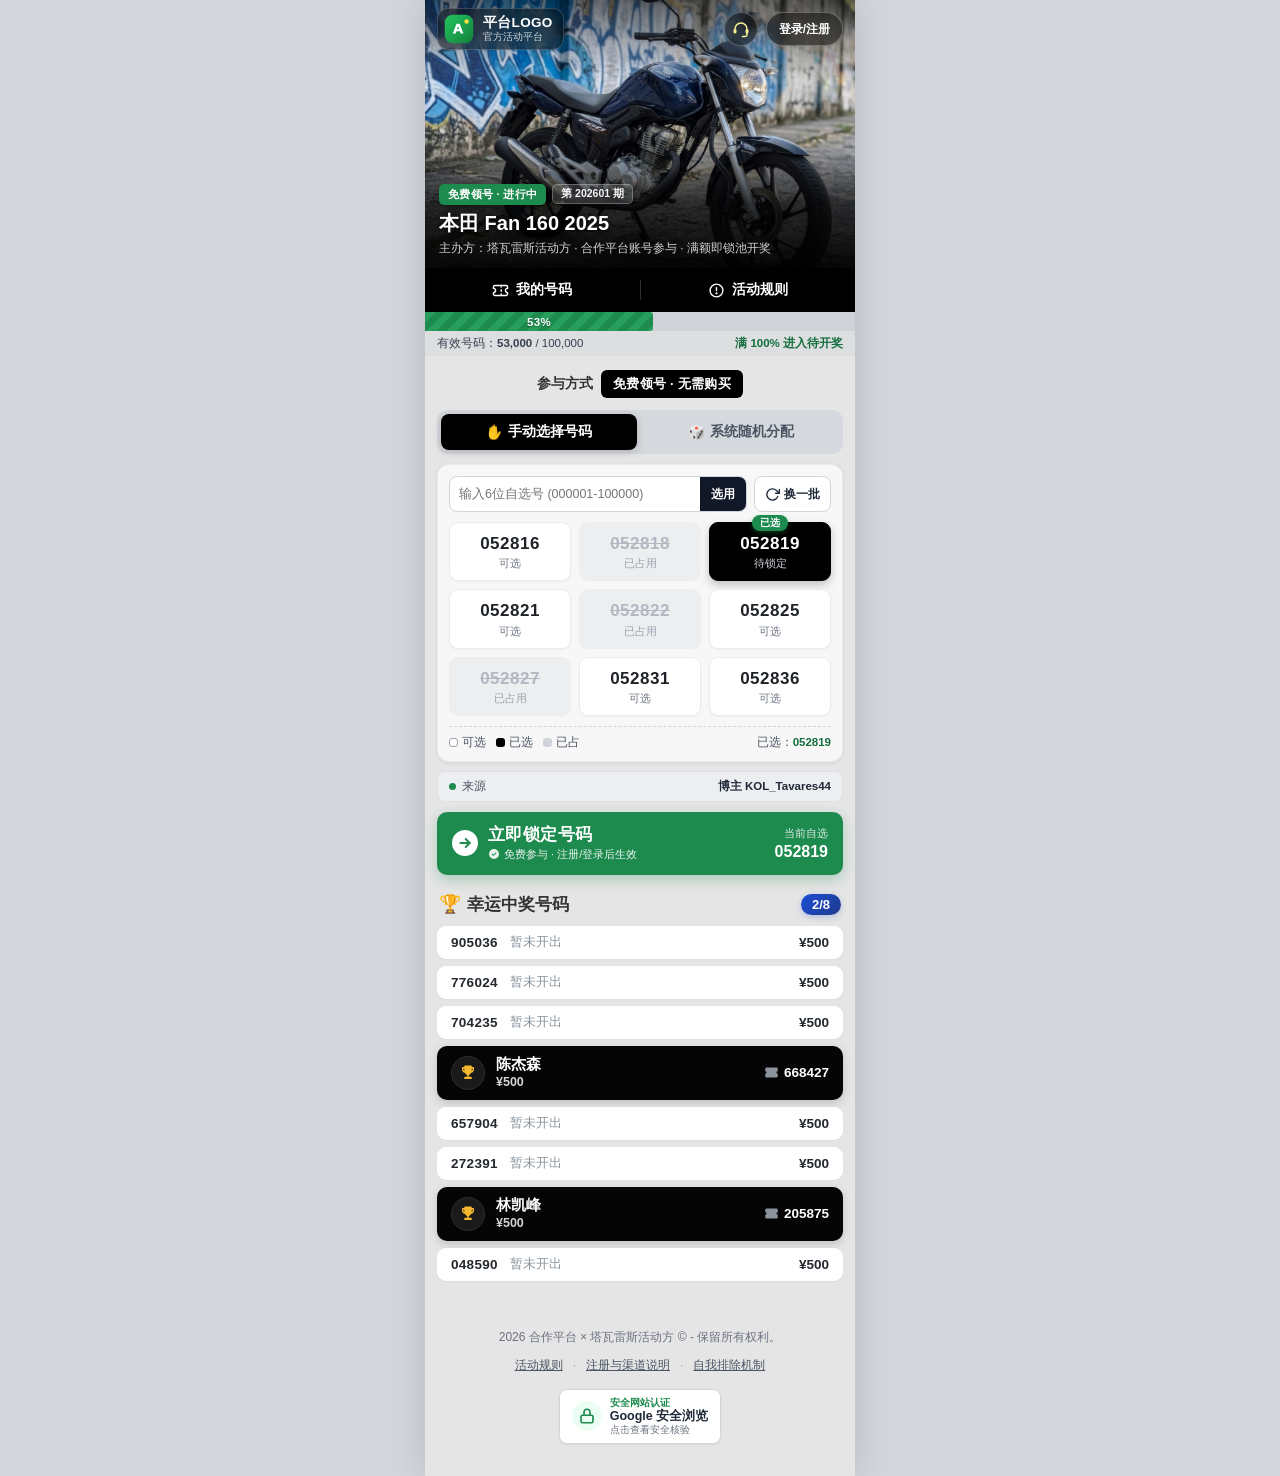
==== index.html @ 293284fd "Publish Fan 160 2025 Chinese interactive prototype" ====
<!DOCTYPE html>
<html lang="zh-CN">
<head>
  <meta charset="UTF-8" />
  <meta name="viewport" content="width=device-width, initial-scale=1.0, maximum-scale=1.0, user-scalable=no" />
  <title>本田 Fan 160 2025 编号抽奖活动 :: 平台官方合作</title>
  <link rel="stylesheet" href="styles.css" />
</head>
<body>
  <div class="app-shell">
    <!-- 顶部粘性导航栏：左上角改为平台 LOGO（已移除汉堡菜单按钮） -->
    <header class="site-header" id="siteHeader">
      <a href="#top" class="platform-logo" id="platformLogoBtn" aria-label="平台官方LOGO">
        <span class="platform-logo-mark" aria-hidden="true">
          <svg viewBox="0 0 36 36" width="32" height="32">
            <defs>
              <linearGradient id="platGrad" x1="0%" y1="0%" x2="100%" y2="100%">
                <stop offset="0%" stop-color="#22c55e" />
                <stop offset="100%" stop-color="#15803d" />
              </linearGradient>
            </defs>
            <rect x="2" y="2" width="32" height="32" rx="9" fill="url(#platGrad)" />
            <path d="M11 23L15.2 12H18.8L23 23H19.8L18.9 20.4H15.1L14.2 23H11ZM15.9 18H18.1L17 14.6L15.9 18Z" fill="#ffffff" />
            <circle cx="26.5" cy="9.5" r="2.5" fill="#fde047" />
          </svg>
        </span>
        <span class="platform-logo-text">
          <span class="platform-logo-name">平台LOGO</span>
          <span class="platform-logo-sub">官方活动平台</span>
        </span>
      </a>

      <div class="header-right-actions">
        <!-- 客服在左：纯图标按钮 -->
        <button class="header-support-icon-btn" id="openSupportBtn" type="button" aria-label="联系在线客服" title="在线客服">
          <svg viewBox="0 0 24 24" width="18" height="18" fill="none" stroke="currentColor" stroke-width="2" stroke-linecap="round" stroke-linejoin="round" aria-hidden="true">
            <path d="M4 12a8 8 0 0 1 16 0" />
            <rect x="2" y="12" width="4" height="6" rx="2" fill="currentColor" stroke="none" />
            <rect x="18" y="12" width="4" height="6" rx="2" fill="currentColor" stroke="none" />
            <path d="M20 18v1a3 3 0 0 1-3 3h-3" />
          </svg>
        </button>

        <!-- 账号在右：未登录显示「登录/注册」，登录后显示圆形头像 -->
        <div class="header-account-wrap" id="headerAccountWrap">
          <button class="header-user-pill" id="headerAccountBtn" type="button" aria-label="登录或注册">
            <span class="header-login-label" id="headerAccountText">登录/注册</span>
            <span class="header-avatar" id="headerAvatar" aria-hidden="true">
              <svg viewBox="0 0 24 24" width="20" height="20" fill="currentColor">
                <path d="M12 12a4.2 4.2 0 1 0-4.2-4.2A4.2 4.2 0 0 0 12 12Zm0 2c-3.8 0-7 2-7 4.5V20h14v-1.5c0-2.5-3.2-4.5-7-4.5Z" />
              </svg>
            </span>
          </button>

          <!-- 登录后点击头像弹出的轻量菜单 -->
          <div class="avatar-popover" id="avatarPopover" hidden>
            <div class="avatar-popover-user">
              <strong id="avatarPopoverName">账号：--</strong>
              <span id="avatarPopoverUid">ID：--</span>
            </div>
            <button type="button" class="avatar-popover-item" id="popoverTicketsBtn">我的号码</button>
            <button type="button" class="avatar-popover-item avatar-popover-item--danger" id="popoverLogoutBtn">退出登录</button>
          </div>
        </div>
      </div>
    </header>

    <main id="top">
      <!-- 活动主视觉 Banner -->
      <section class="hero-banner" aria-label="活动主图">
        <img
          src="assets/fan-160-hero.jpg"
          alt="2025款深蓝色本田 Fan 160 摩托车"
          class="hero-image"
          id="heroImage"
        />
        <div class="hero-top-scrim"></div>
        <div class="hero-bottom-overlay">
          <div class="hero-badges-row">
            <span class="badge-live blink">免费领号 · 进行中</span>
            <span class="badge-round">第 202601 期</span>
          </div>
          <h1 class="hero-title">本田 Fan 160 2025</h1>
          <p class="hero-subtitle">主办方：塔瓦雷斯活动方 · 合作平台账号参与 · 满额即锁池开奖</p>
        </div>
      </section>

      <!-- 黑色操作条：我的号码 & 活动规则 -->
      <section class="action-strip" role="group" aria-label="活动查询与规则">
        <button class="action-strip-btn" id="openTicketsBtn" type="button">
          <svg viewBox="0 0 24 24" width="17" height="17" fill="none" stroke="currentColor" stroke-width="2" stroke-linecap="round" stroke-linejoin="round" aria-hidden="true">
            <path d="M2 9a3 3 0 0 1 0 6v2a2 2 0 0 0 2 2h16a2 2 0 0 0 2-2v-2a3 3 0 0 1 0-6V7a2 2 0 0 0-2-2H4a2 2 0 0 0-2 2Z" />
            <path d="M13 5v2" />
            <path d="M13 17v2" />
            <path d="M13 11v2" />
          </svg>
          <span>我的号码</span>
          <span class="my-tickets-badge" id="myTicketsBadge" hidden>0</span>
        </button>
        <span class="action-strip-divider" aria-hidden="true"></span>
        <button class="action-strip-btn" id="openRulesBtn" type="button">
          <svg viewBox="0 0 24 24" width="17" height="17" fill="none" stroke="currentColor" stroke-width="2" stroke-linecap="round" stroke-linejoin="round" aria-hidden="true">
            <circle cx="12" cy="12" r="9" />
            <line x1="12" y1="8" x2="12" y2="12" />
            <circle cx="12" cy="16" r="0.6" fill="currentColor" />
          </svg>
          <span>活动规则</span>
        </button>
      </section>

      <!-- 活动进度条（PRD R03：展示百分比 + 已发放/总量，未满额不进位为100%） -->
      <section class="progress-wrapper" aria-label="活动进度">
        <div
          class="progress-track"
          id="progressTrack"
          role="progressbar"
          aria-valuenow="53"
          aria-valuemin="0"
          aria-valuemax="100"
          aria-label="当前活动有效号码进度"
        >
          <div class="progress-fill" id="progressFill" style="width: 53%;">
            <span class="progress-label" id="progressLabel">53%</span>
          </div>
        </div>
        <div class="progress-meta-bar">
          <span id="progressCountText">有效号码：<strong>53,000</strong> / 100,000</span>
          <span class="progress-stage-tag" id="progressStageTag">满 100% 进入待开奖</span>
        </div>
      </section>

      <!-- 主内容区 -->
      <div class="page-content">
        <!-- 免费参与说明行（替代原「仅需 ¥ 0.05」） -->
        <div class="free-banner-row">
          <span class="free-banner-text">参与方式</span>
          <span class="free-banner-pill">免费领号 · 无需购买</span>
        </div>

        <!-- 选号方式核心交互区（PRD R02：手动选号 / 系统随机分配） -->
        <section class="selection-area" id="selectionArea" aria-label="选择抽奖号码">
          <!-- 双模式分段切换 -->
          <div class="mode-tabs" role="tablist" aria-label="选号模式">
            <button
              class="mode-tab is-active"
              id="tabManual"
              type="button"
              role="tab"
              aria-selected="true"
              aria-controls="panelManual"
            >
              <span class="mode-tab-icon" aria-hidden="true">✋</span>
              <span>手动选择号码</span>
            </button>
            <button
              class="mode-tab"
              id="tabRandom"
              type="button"
              role="tab"
              aria-selected="false"
              aria-controls="panelRandom"
            >
              <span class="mode-tab-icon" aria-hidden="true">🎲</span>
              <span>系统随机分配</span>
            </button>
          </div>

          <!-- 模式 1：手动选择号码 -->
          <div class="mode-panel" id="panelManual" role="tabpanel" aria-labelledby="tabManual">
            <!-- 指定号码输入 / 换一批工具条 -->
            <div class="manual-toolbar">
              <div class="custom-num-box">
                <input
                  type="text"
                  id="customNumberInput"
                  class="custom-num-input"
                  maxlength="6"
                  inputmode="numeric"
                  placeholder="输入6位自选号 (000001-100000)"
                  aria-label="输入6位自选抽奖号码"
                />
                <button class="custom-num-btn" id="applyCustomNumBtn" type="button">选用</button>
              </div>
              <button class="refresh-pool-btn" id="refreshPoolBtn" type="button" title="换一批可选号码">
                <svg viewBox="0 0 24 24" width="15" height="15" fill="none" stroke="currentColor" stroke-width="2.2" stroke-linecap="round" stroke-linejoin="round" aria-hidden="true">
                  <polyline points="23 4 23 10 17 10" />
                  <path d="M20.49 15a9 9 0 1 1-2.12-9.36L23 10" />
                </svg>
                <span>换一批</span>
              </button>
            </div>

            <!-- 3x3 可选号码网格 -->
            <div class="number-grid" id="manualNumberGrid" role="radiogroup" aria-label="可选号码列表">
              <!-- 由 app.js 动态渲染 -->
            </div>

            <!-- 图例与当前选中提示 -->
            <div class="grid-footer-bar">
              <div class="grid-legend">
                <span><i class="legend-dot legend-dot--avail"></i>可选</span>
                <span><i class="legend-dot legend-dot--selected"></i>已选</span>
                <span><i class="legend-dot legend-dot--taken"></i>已占</span>
              </div>
              <span class="selected-preview-text" id="manualSelectedHint">已选：<strong>052819</strong></span>
            </div>
          </div>

          <!-- 模式 2：系统随机分配 -->
          <div class="mode-panel" id="panelRandom" role="tabpanel" aria-labelledby="tabRandom" hidden>
            <div class="random-card">
              <div class="random-badge-row">
                <span class="random-pill">官方唯一发号池</span>
                <span class="random-range">范围 000001 - 100000</span>
              </div>
              <div class="random-slots" id="randomSlots" aria-label="随机分配号码预览">
                <span>?</span>
                <span>?</span>
                <span>?</span>
                <span>?</span>
                <span>?</span>
                <span>?</span>
              </div>
              <p class="random-desc" id="randomDesc">
                点击下方「立即锁定号码」并完成注册/登录后，系统将从当前剩余号池中为您自动分配 <strong>1 个唯一 6 位幸运号码</strong>，防重防并发冲突。
              </p>
              <button class="random-roll-btn" id="rollPreviewBtn" type="button">
                🎲 先试摇一个幸运号看看
              </button>
            </div>
          </div>

          <!-- 渠道归因轻量提示（PRD R01 / R06） -->
          <div class="channel-bar" id="channelBar">
            <span class="channel-bar-left">
              <span class="channel-dot"></span>
              <span>来源</span>
            </span>
            <strong class="channel-bar-value" id="channelKolLabel">博主 KOL_Tavares44</strong>
          </div>

          <!-- 主行动按钮：立即锁定号码 -->
          <button class="cta-btn" id="lockNumberBtn" type="button">
            <span class="cta-left">
              <span class="cta-arrow-circle" aria-hidden="true">
                <svg viewBox="0 0 24 24" width="16" height="16" fill="none" stroke="currentColor" stroke-width="2.8" stroke-linecap="round" stroke-linejoin="round">
                  <line x1="5" y1="12" x2="19" y2="12" />
                  <polyline points="13 6 19 12 13 18" />
                </svg>
              </span>
              <span class="cta-text-group">
                <span class="cta-title">立即锁定号码</span>
                <span class="cta-trust" id="ctaSubtext">
                  <svg viewBox="0 0 24 24" width="12" height="12" fill="currentColor" aria-hidden="true">
                    <path d="M12 2a10 10 0 1 0 10 10A10 10 0 0 0 12 2Zm-1.2 14.2L7 12.4l1.4-1.4 2.4 2.4 5-5L17.2 9.8Z" />
                  </svg>
                  <span>免费参与 · 注册/登录后生效</span>
                </span>
              </span>
            </span>
            <span class="cta-right">
              <span class="cta-unit" id="ctaRightLabel">当前已选</span>
              <span class="cta-total" id="ctaRightValue">052819</span>
            </span>
          </button>
        </section>

        <!-- 幸运中奖号码 / 开奖公示区（PRD R04） -->
        <section class="prizes-section" id="prizesSection" aria-label="幸运中奖号码公示">
          <div class="prizes-header">
            <h2 class="prizes-title">
              <span class="trophy-emoji" aria-hidden="true">🏆</span>
              <span>幸运中奖号码</span>
            </h2>
            <span class="prizes-count-badge" id="prizesCountBadge">2/8</span>
          </div>

          <ul class="prizes-list" id="prizesList">
            <!-- 由 app.js 渲染 -->
          </ul>
        </section>
      </div>
    </main>

    <!-- 页脚 -->
    <footer class="app-footer">
      <p class="footer-copy">2026 合作平台 × 塔瓦雷斯活动方 © - 保留所有权利。</p>
      <div class="footer-links-row">
        <button class="footer-link-btn" id="footerRulesBtn" type="button">活动规则</button>
        <span>·</span>
        <button class="footer-link-btn" id="openAttributionInfoBtn" type="button">注册与渠道说明</button>
        <span>·</span>
        <button class="footer-link-btn" id="openSelfExclusionBtn" type="button">自我排除机制</button>
      </div>
      <div class="safe-badge" id="safeBadgeBtn" role="button" tabindex="0" aria-label="点击核验安全网站认证">
        <div class="safe-badge-lock" aria-hidden="true">
          <svg viewBox="0 0 24 24" width="18" height="18" fill="none" stroke="#1d8a4e" stroke-width="2.2" stroke-linecap="round" stroke-linejoin="round">
            <rect x="4" y="11" width="16" height="10" rx="2" />
            <path d="M8 11V7a4 4 0 0 1 8 0v4" />
          </svg>
        </div>
        <div class="safe-badge-text">
          <span class="safe-badge-top">安全网站认证</span>
          <span class="safe-badge-brand">Google 安全浏览</span>
          <span class="safe-badge-sub">点击查看安全核验</span>
        </div>
      </div>
    </footer>
  </div>

  <!-- 1. 平台前台登录 / 注册全屏页面（按客户平台实际截图 1:1 制作，对应 PRD R01） -->
  <div class="modal-backdrop modal-backdrop--authpage" id="authPageModal" hidden role="dialog" aria-modal="true" aria-label="平台注册与登录">
    <div class="auth-page-sheet">
      <!-- 顶部轻几何光束背景装饰 -->
      <div class="auth-bg-decor" aria-hidden="true"></div>

      <!-- 左上角返回按钮 -->
      <div class="auth-topbar">
        <button class="auth-back-btn" id="closeAuthPageBtn" type="button" aria-label="返回活动页">
          <svg viewBox="0 0 24 24" width="22" height="22" fill="none" stroke="currentColor" stroke-width="2" stroke-linecap="round" stroke-linejoin="round">
            <polyline points="15 18 9 12 15 6" />
          </svg>
        </button>
      </div>

      <!-- 顶部双标签：注册 | 登录 -->
      <div class="auth-tabs" role="tablist" aria-label="注册或登录切换">
        <button
          class="auth-tab is-active"
          id="authTabRegister"
          type="button"
          role="tab"
          aria-selected="true"
          aria-controls="authPanelRegister"
        >
          <svg viewBox="0 0 24 24" width="18" height="18" fill="currentColor" aria-hidden="true">
            <path d="M12 12a4.2 4.2 0 1 0-4.2-4.2A4.2 4.2 0 0 0 12 12Zm-7 8a6.8 6.8 0 0 1 11.4-5 .8.8 0 0 1-.55 1.38A5.2 5.2 0 0 0 6.8 20Zm13-5v-2h-2v-1.6h2v-2h1.6v2h2V13h-2v2Z" />
          </svg>
          <span>注册</span>
        </button>

        <button
          class="auth-tab"
          id="authTabLogin"
          type="button"
          role="tab"
          aria-selected="false"
          aria-controls="authPanelLogin"
        >
          <svg viewBox="0 0 24 24" width="18" height="18" fill="currentColor" aria-hidden="true">
            <path d="M11 7 9.6 8.4l2.6 2.6H3v2h9.2l-2.6 2.6L11 17l5-5-5-5Zm9 12h-8v2h8a2 2 0 0 0 2-2V5a2 2 0 0 0-2-2h-8v2h8v14Z" />
          </svg>
          <span>登录</span>
        </button>
      </div>

      <!-- 面板 1：注册（完全按截图字段与提示制作） -->
      <form class="auth-form-panel" id="authPanelRegister" role="tabpanel" aria-labelledby="authTabRegister" novalidate>
        <p class="auth-form-hint">支持手机号码/账号注册</p>

        <!-- 输入框 1：手机号码/账号 -->
        <div class="auth-input-box" data-input-wrap>
          <span class="auth-input-icon" aria-hidden="true">
            <svg viewBox="0 0 24 24" width="19" height="19" fill="currentColor">
              <path d="M12 12a4.5 4.5 0 1 0-4.5-4.5A4.5 4.5 0 0 0 12 12Zm0 2c-4.1 0-7.5 2.2-7.5 5v1h15v-1c0-2.8-3.4-5-7.5-5Z" />
            </svg>
          </span>
          <div class="auth-input-inner">
            <input type="text" id="regAccountInput" class="auth-field-input" autocomplete="username" />
            <span class="auth-placeholder"><em class="req-star">*</em>请输入手机号码/账号</span>
          </div>
        </div>

        <!-- 输入框 2：密码 + 显隐切换 -->
        <div class="auth-input-box" data-input-wrap>
          <span class="auth-input-icon" aria-hidden="true">
            <svg viewBox="0 0 24 24" width="18" height="18" fill="currentColor">
              <path d="M17 9h-1V7a4 4 0 0 0-8 0v2H7a2 2 0 0 0-2 2v8a2 2 0 0 0 2 2h10a2 2 0 0 0 2-2v-8a2 2 0 0 0-2-2Zm-7-2a2 2 0 1 1 4 0v2h-4V7Z" />
            </svg>
          </span>
          <div class="auth-input-inner">
            <input type="text" id="regPasswordInput" class="auth-field-input" autocomplete="new-password" />
            <span class="auth-placeholder"><em class="req-star">*</em>请输入密码</span>
          </div>
          <button class="auth-eye-btn is-visible" type="button" data-toggle-pwd="regPasswordInput" aria-label="切换密码可见性">
            <svg class="icon-eye-open" viewBox="0 0 24 24" width="20" height="20" fill="currentColor">
              <path d="M12 5C6.5 5 2.2 8.4 1 12c1.2 3.6 5.5 7 11 7s9.8-3.4 11-7c-1.2-3.6-5.5-7-11-7Zm0 11a4 4 0 1 1 4-4 4 4 0 0 1-4 4Zm0-6.4A2.4 2.4 0 1 0 14.4 12 2.4 2.4 0 0 0 12 9.6Z" />
            </svg>
            <svg class="icon-eye-off" viewBox="0 0 24 24" width="20" height="20" fill="currentColor">
              <path d="M3.27 2 2 3.27l3.1 3.1A11.8 11.8 0 0 0 1 12c1.2 3.6 5.5 7 11 7a11.3 11.3 0 0 0 5.12-1.2L20.73 21 22 19.73 3.27 2ZM12 16a4 4 0 0 1-4-4c0-.66.16-1.28.45-1.82l1.62 1.62A2.37 2.37 0 0 0 12 14.4a2.37 2.37 0 0 0 1.2-.33l1.62 1.62A3.95 3.95 0 0 1 12 16Zm0-11c-1.56 0-3.04.28-4.38.77l1.7 1.7A8.8 8.8 0 0 1 12 7a8.9 8.9 0 0 1 8.5 5 9.9 9.9 0 0 1-2.55 3.45l1.43 1.43A11.7 11.7 0 0 0 23 12c-1.2-3.6-5.5-7-11-7Z" />
            </svg>
          </button>
        </div>

        <!-- 密码强度四段指示条 -->
        <div class="pwd-strength-row" aria-label="密码强度">
          <span class="pwd-strength-label">密码强度</span>
          <div class="pwd-strength-bars" id="pwdStrengthBars">
            <span class="pwd-bar"></span>
            <span class="pwd-bar"></span>
            <span class="pwd-bar"></span>
            <span class="pwd-bar"></span>
          </div>
        </div>

        <!-- 输入框 3：真实姓名 -->
        <div class="auth-input-box" data-input-wrap>
          <span class="auth-input-icon" aria-hidden="true">
            <svg viewBox="0 0 24 24" width="19" height="19" fill="currentColor">
              <path d="M20 5H4a2 2 0 0 0-2 2v10a2 2 0 0 0 2 2h16a2 2 0 0 0 2-2V7a2 2 0 0 0-2-2ZM9 10a2 2 0 1 1-2 2 2 2 0 0 1 2-2Zm4 6H5v-.8c0-1.5 2.7-2.2 4-2.2s4 .7 4 2.2V16Zm6-2h-4v-1.5h4V14Zm0-3h-4V9.5h4V11Z" />
            </svg>
          </span>
          <div class="auth-input-inner">
            <input type="text" id="regRealNameInput" class="auth-field-input" autocomplete="name" />
            <span class="auth-placeholder"><em class="req-star">*</em>请输入真实姓名</span>
          </div>
        </div>

        <!-- 真实姓名提示 -->
        <p class="auth-amber-tip auth-amber-tip--icon">
          <span class="amber-bang" aria-hidden="true">!</span>
          <span>请确保与提款银行账户同名，否则将无法到账</span>
        </p>

        <!-- 币种下拉选择框 -->
        <div class="currency-dropdown" id="currencyDropdown">
          <button
            type="button"
            class="currency-trigger"
            id="currencyTrigger"
            aria-haspopup="listbox"
            aria-expanded="false"
          >
            <span class="currency-trigger-left">
              <span class="currency-flag" id="selectedCurrencyFlag" aria-hidden="true"></span>
              <span class="currency-label" id="selectedCurrencyLabel">USD(美元)</span>
            </span>
            <svg class="currency-chevron" viewBox="0 0 24 24" width="18" height="18" fill="none" stroke="currentColor" stroke-width="2" stroke-linecap="round" stroke-linejoin="round" aria-hidden="true">
              <polyline points="6 9 12 15 18 9" />
            </svg>
          </button>
          <ul class="currency-menu" id="currencyMenu" role="listbox" hidden>
            <!-- 由 app.js 渲染 -->
          </ul>
        </div>

        <!-- 币种提示 -->
        <p class="auth-amber-tip">币种影响游戏币种和支付方式，且不能修改哦!</p>

        <!-- 18岁与用户协议勾选 -->
        <label class="auth-checkbox-row">
          <input type="checkbox" id="regAgreeCheckbox" class="auth-checkbox-native" checked />
          <span class="auth-checkbox-box" aria-hidden="true">
            <svg viewBox="0 0 16 16" width="13" height="13" fill="none" stroke="#ffffff" stroke-width="2.4" stroke-linecap="round" stroke-linejoin="round">
              <polyline points="3 8.5 6.5 12 13 4.5" />
            </svg>
          </span>
          <span class="auth-checkbox-text">
            我已年满18岁并已阅读并同意
            <button type="button" class="auth-inline-link" id="openAgreementBtn">《用户协议》</button>
          </span>
        </label>

        <!-- 蓝色主按钮：注册 -->
        <button class="auth-primary-btn" type="submit">注册</button>

        <!-- 底部链接：联系客服 | 免费试玩 -->
        <div class="auth-bottom-links auth-bottom-links--two">
          <button type="button" class="auth-footer-link" data-auth-action="support">联系客服</button>
          <button type="button" class="auth-footer-link" data-auth-action="trial">免费试玩</button>
        </div>
      </form>

      <!-- 面板 2：登录（完全按截图字段与提示制作） -->
      <form class="auth-form-panel" id="authPanelLogin" role="tabpanel" aria-labelledby="authTabLogin" hidden novalidate>
        <p class="auth-form-hint">支持手机号码/账号登录</p>

        <!-- 输入框 1：手机号码/账号 -->
        <div class="auth-input-box" data-input-wrap>
          <span class="auth-input-icon" aria-hidden="true">
            <svg viewBox="0 0 24 24" width="19" height="19" fill="currentColor">
              <path d="M12 12a4.5 4.5 0 1 0-4.5-4.5A4.5 4.5 0 0 0 12 12Zm0 2c-4.1 0-7.5 2.2-7.5 5v1h15v-1c0-2.8-3.4-5-7.5-5Z" />
            </svg>
          </span>
          <div class="auth-input-inner">
            <input type="text" id="loginAccountInput" class="auth-field-input" autocomplete="username" />
            <span class="auth-placeholder"><em class="req-star">*</em>请输入手机号码/账号</span>
          </div>
        </div>

        <!-- 输入框 2：登录密码 + 显隐切换 -->
        <div class="auth-input-box" data-input-wrap>
          <span class="auth-input-icon" aria-hidden="true">
            <svg viewBox="0 0 24 24" width="18" height="18" fill="currentColor">
              <path d="M17 9h-1V7a4 4 0 0 0-8 0v2H7a2 2 0 0 0-2 2v8a2 2 0 0 0 2 2h10a2 2 0 0 0 2-2v-8a2 2 0 0 0-2-2Zm-7-2a2 2 0 1 1 4 0v2h-4V7Z" />
            </svg>
          </span>
          <div class="auth-input-inner">
            <input type="password" id="loginPasswordInput" class="auth-field-input" autocomplete="current-password" />
            <span class="auth-placeholder"><em class="req-star">*</em>请输入登录密码</span>
          </div>
          <button class="auth-eye-btn" type="button" data-toggle-pwd="loginPasswordInput" aria-label="切换登录密码可见性">
            <svg class="icon-eye-open" viewBox="0 0 24 24" width="20" height="20" fill="currentColor">
              <path d="M12 5C6.5 5 2.2 8.4 1 12c1.2 3.6 5.5 7 11 7s9.8-3.4 11-7c-1.2-3.6-5.5-7-11-7Zm0 11a4 4 0 1 1 4-4 4 4 0 0 1-4 4Zm0-6.4A2.4 2.4 0 1 0 14.4 12 2.4 2.4 0 0 0 12 9.6Z" />
            </svg>
            <svg class="icon-eye-off" viewBox="0 0 24 24" width="20" height="20" fill="currentColor">
              <path d="M3.27 2 2 3.27l3.1 3.1A11.8 11.8 0 0 0 1 12c1.2 3.6 5.5 7 11 7a11.3 11.3 0 0 0 5.12-1.2L20.73 21 22 19.73 3.27 2ZM12 16a4 4 0 0 1-4-4c0-.66.16-1.28.45-1.82l1.62 1.62A2.37 2.37 0 0 0 12 14.4a2.37 2.37 0 0 0 1.2-.33l1.62 1.62A3.95 3.95 0 0 1 12 16Zm0-11c-1.56 0-3.04.28-4.38.77l1.7 1.7A8.8 8.8 0 0 1 12 7a8.9 8.9 0 0 1 8.5 5 9.9 9.9 0 0 1-2.55 3.45l1.43 1.43A11.7 11.7 0 0 0 23 12c-1.2-3.6-5.5-7-11-7Z" />
            </svg>
          </button>
        </div>

        <!-- 记住账号密码 -->
        <label class="auth-checkbox-row auth-checkbox-row--login">
          <input type="checkbox" id="rememberAccountCheckbox" class="auth-checkbox-native" checked />
          <span class="auth-checkbox-box" aria-hidden="true">
            <svg viewBox="0 0 16 16" width="13" height="13" fill="none" stroke="#ffffff" stroke-width="2.4" stroke-linecap="round" stroke-linejoin="round">
              <polyline points="3 8.5 6.5 12 13 4.5" />
            </svg>
          </span>
          <span class="auth-checkbox-text">记住账号密码</span>
        </label>

        <!-- 蓝色主按钮：登录 -->
        <button class="auth-primary-btn" type="submit">登录</button>

        <!-- 底部链接：联系客服 | 免费试玩 | 忘记密码 -->
        <div class="auth-bottom-links auth-bottom-links--three">
          <button type="button" class="auth-footer-link" data-auth-action="support">联系客服</button>
          <button type="button" class="auth-footer-link" data-auth-action="trial">免费试玩</button>
          <button type="button" class="auth-footer-link" data-auth-action="forgot">忘记密码</button>
        </div>
      </form>
    </div>
  </div>

  <!-- 3. 锁定成功弹窗 -->
  <div class="modal-backdrop" id="lockSuccessModal" hidden role="dialog" aria-modal="true" aria-labelledby="lockSuccessTitle">
    <div class="white-modal">
      <div class="white-modal-header">
        <div class="modal-title-wrap">
          <span class="modal-icon-box modal-icon-box--green" aria-hidden="true">🎉</span>
          <div>
            <h3 id="lockSuccessTitle">抽奖号码锁定成功！</h3>
            <p>已计入本期有效参与池并同步更新进度</p>
          </div>
        </div>
        <button class="modal-x-btn" data-close-modal="lockSuccessModal" type="button" aria-label="关闭窗口">×</button>
      </div>

      <div class="locked-ticket-showcase">
        <div class="locked-ticket-label">您的专属有效抽奖号码</div>
        <div class="locked-ticket-code" id="lockedTicketNumber" title="点击复制号码">052819</div>
        <div class="locked-ticket-meta" id="lockedTicketMeta">
          状态：有效 · 方式：手动选择 · 账号：UID_904821
        </div>
      </div>

      <div class="order-summary-card" id="lockAttributionSummary">
        <!-- 由 app.js 填充归因与时间信息 -->
      </div>

      <div class="success-actions">
        <button class="btn-green-full" id="openMyTicketsFromSuccessBtn" type="button">前往「我的号码」查看记录</button>
        <button class="btn-light-full" data-close-modal="lockSuccessModal" type="button">返回活动首页</button>
      </div>
    </div>
  </div>

  <!-- 4. 我的号码查询弹窗（PRD R02：展示本人号码、获得时间和状态，支持账号查询） -->
  <div class="modal-backdrop" id="ticketsModal" hidden role="dialog" aria-modal="true" aria-labelledby="ticketsModalTitle">
    <div class="white-modal">
      <div class="white-modal-header">
        <div class="modal-title-wrap">
          <span class="modal-icon-box" aria-hidden="true">🎟️</span>
          <div>
            <h3 id="ticketsModalTitle">我的抽奖号码</h3>
            <p>查看名下号码、获得时间与开奖中奖状态</p>
          </div>
        </div>
        <button class="modal-x-btn" data-close-modal="ticketsModal" type="button" aria-label="关闭查询窗口">×</button>
      </div>

      <div class="security-alert-box">
        <div class="security-alert-title">⚠️ 安全提示：免费参与，谨防诈骗</div>
        <ul>
          <li>本活动无需任何购号费用，领奖不收取手续费。</li>
          <li>我们不会发起视频通话，也不会索要您的屏幕共享权限。</li>
          <li>开奖结果与兑奖通知仅以本网站及平台官方渠道为准。</li>
        </ul>
      </div>

      <div id="lookupResultArea"></div>
    </div>
  </div>

  <!-- 5. 活动规则弹窗（PRD R02 / R03 / R04 / 4.1 明确披露） -->
  <div class="modal-backdrop" id="rulesModal" hidden role="dialog" aria-modal="true" aria-labelledby="rulesModalTitle">
    <div class="white-modal">
      <div class="white-modal-header">
        <div class="modal-title-wrap">
          <span class="modal-icon-box" aria-hidden="true">📋</span>
          <div>
            <h3 id="rulesModalTitle">活动规则与开奖说明</h3>
            <p>第 202601 期 · 规则版本 v1.0</p>
          </div>
        </div>
        <button class="modal-x-btn" data-close-modal="rulesModal" type="button" aria-label="关闭规则窗口">×</button>
      </div>

      <div class="support-list">
        <div class="support-item">
          <strong>1. 参与方式与资格（无需购买）</strong>
          <p>用户可在页面手动选择 6 位幸运号码或选择「系统随机分配」，点击「立即锁定号码」并完成平台账号注册/登录后即可免费领取有效号码（本期每人限领 1 个唯一号码，重复提交返回原结果）。</p>
        </div>
        <div class="support-item">
          <strong>2. 活动进度与满额锁定</strong>
          <p>进度 = 本期有效号码数 ÷ 100,000 × 100%（待确认与作废号码不计入；未满额不会进位为 100%）。有效号码达到 100% 后自动停止发号、锁定号码清单并进入「待开奖」状态。</p>
        </div>
        <div class="support-item">
          <strong>3. 开奖公示与领奖方式</strong>
          <p>开奖状态依次为：进行中 → 待开奖 → 已开奖。开奖完成后将在本页公示中奖号码、奖项与开奖时间，中奖用户由官方客服按平台实名账号联系核验领奖。</p>
        </div>
        <div class="support-item">
          <strong>4. 主办方与平台关系说明</strong>
          <p>本期活动由「塔瓦雷斯活动方」主办，依托官方合作平台提供账号注册、登录及号码归属记录服务；注册操作直跳平台现有前台注册页完成。</p>
        </div>
      </div>

      <button class="btn-green-full" data-close-modal="rulesModal" type="button">我知道了</button>
    </div>
  </div>

  <!-- 6. 在线客服弹窗 -->
  <div class="modal-backdrop" id="supportModal" hidden role="dialog" aria-modal="true" aria-labelledby="supportModalTitle">
    <div class="white-modal">
      <div class="white-modal-header">
        <div class="modal-title-wrap">
          <span class="modal-icon-box" aria-hidden="true">💬</span>
          <div>
            <h3 id="supportModalTitle">官方在线客服</h3>
            <p>服务时间：每日 09:00 - 22:00</p>
          </div>
        </div>
        <button class="modal-x-btn" data-close-modal="supportModal" type="button" aria-label="关闭客服窗口">×</button>
      </div>

      <div class="support-list">
        <div class="support-item">
          <strong>为什么点击锁定号码需要注册/登录？</strong>
          <p>为保证每个抽奖号码唯一归属并可随时核验，系统需绑定您的官方平台账号 ID，注册将直跳平台现有前台注册页完成。</p>
        </div>
        <div class="support-item">
          <strong>如何查询已锁定的号码？</strong>
          <p>点击首页「我的号码」，系统将自动展示当前登录账号的有效号码、获取时间与状态，也可凭手机号或账号 ID 查询。</p>
        </div>
        <div class="support-item">
          <strong>官方防骗提醒</strong>
          <p>本活动免费参与，任何以「中奖需缴纳手续费/保证金」为由的联系均为诈骗。</p>
        </div>
      </div>
      <button class="btn-green-full" data-close-modal="supportModal" type="button">我知道了</button>
    </div>
  </div>

  <!-- 7. 通用信息弹窗 -->
  <div class="modal-backdrop" id="infoModal" hidden role="dialog" aria-modal="true" aria-labelledby="infoModalTitle">
    <div class="white-modal">
      <div class="white-modal-header">
        <div class="modal-title-wrap">
          <span class="modal-icon-box" id="infoModalIcon" aria-hidden="true">ℹ️</span>
          <div>
            <h3 id="infoModalTitle">提示信息</h3>
            <p id="infoModalSub">官方说明</p>
          </div>
        </div>
        <button class="modal-x-btn" data-close-modal="infoModal" type="button" aria-label="关闭弹窗">×</button>
      </div>
      <div class="info-modal-body" id="infoModalBody"></div>
      <button class="btn-dark-full" data-close-modal="infoModal" type="button">关闭</button>
    </div>
  </div>

  <!-- 轻量 Toast 提示 -->
  <div class="toast" id="toast" role="status" aria-live="polite" hidden></div>

  <script src="app.js"></script>
</body>
</html>
---- styles.css ----
/* ===========================
   基础变量与重置
   =========================== */
:root {
  --bg-outer: #d3d6db;
  --bg-page: #e5e5e5;
  --surface-white: #ffffff;
  --surface-soft: #f7f7f7;
  --black: #000000;
  --black-card: #050505;
  --green: #1d8a4e;
  --green-dark: #156e3d;
  --green-stripe: #289e5c;
  --blue-grad: linear-gradient(135deg, #1d4ed8 0%, #1e3a8a 100%);
  --gold: #f5b82e;
  --support-yellow: #f6f296;
  --text-primary: #1f2328;
  --text-secondary: #59636e;
  --text-muted: #8b949e;
  --radius-sm: 6px;
  --radius-md: 10px;
  --radius-lg: 14px;
  --shadow-card: 0 1px 4px rgba(0, 0, 0, 0.07);
  --shadow-cta: 0 5px 14px rgba(29, 138, 78, 0.28);
  --font-sans: -apple-system, BlinkMacSystemFont, "PingFang SC", "Hiragino Sans GB",
    "Microsoft YaHei", "Noto Sans CJK SC", "Segoe UI", Roboto, sans-serif;
}

*,
*::before,
*::after {
  box-sizing: border-box;
}

html,
body {
  margin: 0;
  padding: 0;
  font-family: var(--font-sans);
  background: var(--bg-outer);
  color: var(--text-primary);
  -webkit-font-smoothing: antialiased;
  -moz-osx-font-smoothing: grayscale;
}

button,
input {
  font-family: inherit;
}

button {
  cursor: pointer;
}

/* 移动端优先画布：桌面端居中 430px，移动端全宽 */
.app-shell {
  width: 100%;
  max-width: 430px;
  min-height: 100vh;
  margin: 0 auto;
  background: var(--bg-page);
  position: relative;
  display: flex;
  flex-direction: column;
  box-shadow: 0 0 36px rgba(0, 0, 0, 0.14);
}

@media (max-width: 480px) {
  body {
    background: var(--bg-page);
  }
  .app-shell {
    max-width: 100%;
    box-shadow: none;
  }
}

/* ===========================
   顶部粘性导航栏（左上角：平台LOGO）
   =========================== */
.site-header {
  position: fixed;
  top: 0;
  left: 50%;
  transform: translateX(-50%);
  width: 100%;
  max-width: 430px;
  height: 58px;
  padding: 0 12px;
  display: flex;
  align-items: center;
  justify-content: space-between;
  gap: 8px;
  z-index: 40;
  background: transparent;
  transition: background-color 0.22s ease, box-shadow 0.22s ease;
}

@media (max-width: 480px) {
  .site-header {
    max-width: 100%;
  }
}

.site-header.is-scrolled {
  background: rgba(0, 0, 0, 0.96);
  box-shadow: 0 2px 12px rgba(0, 0, 0, 0.35);
}

.platform-logo {
  display: inline-flex;
  align-items: center;
  gap: 8px;
  text-decoration: none;
  color: #ffffff;
  background: rgba(0, 0, 0, 0.42);
  backdrop-filter: blur(6px);
  border: 1px solid rgba(255, 255, 255, 0.18);
  padding: 4px 10px 4px 5px;
  border-radius: 11px;
  transition: background-color 0.15s ease;
}

.platform-logo:hover {
  background: rgba(0, 0, 0, 0.65);
}

.platform-logo-mark {
  display: inline-flex;
  align-items: center;
  justify-content: center;
  flex-shrink: 0;
}

.platform-logo-text {
  display: flex;
  flex-direction: column;
  line-height: 1.15;
}

.platform-logo-name {
  font-size: 13.5px;
  font-weight: 800;
  letter-spacing: 0.3px;
  color: #ffffff;
}

.platform-logo-sub {
  font-size: 10px;
  color: rgba(255, 255, 255, 0.78);
  font-weight: 500;
}

.header-right-actions {
  display: flex;
  align-items: center;
  gap: 8px;
}

/* 客服纯图标按钮（在左） */
.header-support-icon-btn {
  width: 34px;
  height: 34px;
  border-radius: 50%;
  border: 1px solid rgba(255, 255, 255, 0.24);
  background: rgba(0, 0, 0, 0.45);
  backdrop-filter: blur(6px);
  color: var(--support-yellow);
  display: inline-flex;
  align-items: center;
  justify-content: center;
  padding: 0;
  transition: background-color 0.15s ease, transform 0.12s ease;
}

.header-support-icon-btn:hover {
  background: rgba(0, 0, 0, 0.72);
}

.header-support-icon-btn:active {
  transform: scale(0.94);
}

/* 账号区（在右）：未登录显示「登录/注册」，登录后显示圆形头像 */
.header-account-wrap {
  position: relative;
}

.header-user-pill {
  height: 34px;
  border: 1px solid rgba(255, 255, 255, 0.28);
  background: rgba(0, 0, 0, 0.48);
  backdrop-filter: blur(6px);
  color: #ffffff;
  border-radius: 999px;
  padding: 0 12px;
  font-size: 12px;
  font-weight: 700;
  display: inline-flex;
  align-items: center;
  justify-content: center;
  transition: background-color 0.15s ease, transform 0.12s ease;
}

.header-user-pill:hover {
  background: rgba(0, 0, 0, 0.72);
}

.header-avatar {
  display: none;
  align-items: center;
  justify-content: center;
  color: #ffffff;
}

/* 登录后切换为圆形头像样式 */
.header-user-pill.is-logged-in {
  width: 34px;
  height: 34px;
  padding: 0;
  border-radius: 50%;
  border: 1.5px solid rgba(255, 255, 255, 0.85);
  background: linear-gradient(135deg, #22c55e 0%, #15803d 100%);
  box-shadow: 0 2px 8px rgba(0, 0, 0, 0.35);
}

.header-user-pill.is-logged-in .header-login-label {
  display: none;
}

.header-user-pill.is-logged-in .header-avatar {
  display: inline-flex;
}

/* 点击头像弹出的轻量菜单 */
.avatar-popover {
  position: absolute;
  top: calc(100% + 8px);
  right: 0;
  min-width: 176px;
  max-width: 220px;
  background: #ffffff;
  border: 1px solid #e5e7eb;
  border-radius: 11px;
  padding: 6px;
  box-shadow: 0 10px 28px rgba(0, 0, 0, 0.22);
  z-index: 60;
}

.avatar-popover[hidden] {
  display: none;
}

.avatar-popover-user {
  padding: 6px 8px 8px;
  border-bottom: 1px solid #f1f5f9;
  margin-bottom: 4px;
}

.avatar-popover-user strong {
  display: block;
  font-size: 12.5px;
  color: #111827;
  white-space: nowrap;
  overflow: hidden;
  text-overflow: ellipsis;
}

.avatar-popover-user span {
  display: block;
  font-size: 11px;
  color: #6b7280;
  margin-top: 1px;
}

.avatar-popover-item {
  width: 100%;
  border: none;
  background: transparent;
  text-align: left;
  padding: 7px 8px;
  border-radius: 7px;
  font-size: 12.5px;
  font-weight: 600;
  color: #1f2937;
}

.avatar-popover-item:hover {
  background: #f3f4f6;
}

.avatar-popover-item--danger {
  color: #dc2626;
}

.avatar-popover-item--danger:hover {
  background: #fef2f2;
}

/* ===========================
   活动主视觉 Hero Banner
   =========================== */
.hero-banner {
  position: relative;
  width: 100%;
  height: 268px;
  overflow: hidden;
  background: #14181f;
}

.hero-image {
  width: 100%;
  height: 100%;
  object-fit: cover;
  object-position: center 45%;
  display: block;
}

.hero-top-scrim {
  position: absolute;
  inset: 0 0 auto 0;
  height: 82px;
  background: linear-gradient(to bottom, rgba(0, 0, 0, 0.56) 0%, rgba(0, 0, 0, 0) 100%);
  pointer-events: none;
}

.hero-bottom-overlay {
  position: absolute;
  inset: auto 0 0 0;
  padding: 44px 14px 12px;
  background: linear-gradient(
    to top,
    rgba(0, 0, 0, 0.96) 0%,
    rgba(0, 0, 0, 0.74) 50%,
    rgba(0, 0, 0, 0) 100%
  );
  display: flex;
  flex-direction: column;
  align-items: flex-start;
  gap: 4px;
}

.hero-badges-row {
  display: flex;
  align-items: center;
  gap: 6px;
  margin-bottom: 2px;
}

.badge-live {
  display: inline-block;
  background: var(--green);
  color: #ffffff;
  font-size: 11px;
  font-weight: 800;
  letter-spacing: 0.3px;
  padding: 3px 9px;
  border-radius: 5px;
  box-shadow: 0 2px 6px rgba(0, 0, 0, 0.35);
}

.badge-round {
  display: inline-block;
  background: rgba(255, 255, 255, 0.16);
  border: 1px solid rgba(255, 255, 255, 0.25);
  color: #f3f4f6;
  font-size: 10.5px;
  font-weight: 700;
  padding: 2px 8px;
  border-radius: 5px;
}

.blink {
  animation: livePulse 1.6s ease-in-out infinite;
}

@keyframes livePulse {
  0%,
  100% {
    opacity: 1;
  }
  50% {
    opacity: 0.76;
  }
}

.hero-title {
  margin: 0;
  font-size: 20px;
  line-height: 1.25;
  font-weight: 800;
  color: #ffffff;
  text-shadow: 0 1px 4px rgba(0, 0, 0, 0.6);
}

.hero-subtitle {
  margin: 0;
  font-size: 12px;
  line-height: 1.35;
  color: rgba(255, 255, 255, 0.82);
}

/* ===========================
   黑色操作条（我的号码 / 活动规则）
   =========================== */
.action-strip {
  background: var(--black);
  width: 100%;
  display: flex;
  align-items: center;
}

.action-strip-btn {
  flex: 1;
  height: 44px;
  border: none;
  background: transparent;
  color: #ffffff;
  font-size: 13.5px;
  font-weight: 600;
  display: flex;
  align-items: center;
  justify-content: center;
  gap: 7px;
  transition: background-color 0.15s ease;
}

.action-strip-btn:hover {
  background: #171717;
}

.action-strip-divider {
  width: 1px;
  height: 20px;
  background: rgba(255, 255, 255, 0.18);
}

.my-tickets-badge {
  background: var(--green);
  color: #ffffff;
  font-size: 10.5px;
  font-weight: 700;
  padding: 1px 6px;
  border-radius: 999px;
  line-height: 1.4;
}

/* ===========================
   绿色斜纹进度条（PRD R03）
   =========================== */
.progress-wrapper {
  width: 100%;
  background: #d8dce0;
}

.progress-track {
  width: 100%;
  height: 19px;
  background: #cfd2d6;
  overflow: hidden;
  position: relative;
}

.progress-fill {
  height: 100%;
  background-color: var(--green);
  background-image: repeating-linear-gradient(
    -45deg,
    var(--green),
    var(--green) 7px,
    var(--green-stripe) 7px,
    var(--green-stripe) 14px
  );
  background-size: 20px 20px;
  display: flex;
  align-items: center;
  justify-content: center;
  transition: width 0.5s ease;
  border-radius: 0 3px 3px 0;
}

.progress-label {
  color: #ffffff;
  font-size: 11.5px;
  font-weight: 800;
  letter-spacing: 0.3px;
  text-shadow: 0 1px 2px rgba(0, 0, 0, 0.35);
}

.progress-meta-bar {
  display: flex;
  align-items: center;
  justify-content: space-between;
  padding: 5px 12px;
  background: #dcdedf;
  font-size: 11.5px;
  color: #374151;
  font-variant-numeric: tabular-nums;
}

.progress-stage-tag {
  color: var(--green-dark);
  font-weight: 700;
}

/* ===========================
   主内容区
   =========================== */
.page-content {
  padding: 14px 12px 24px;
  flex: 1;
}

/* 免费领号说明行 */
.free-banner-row {
  display: flex;
  align-items: center;
  justify-content: center;
  gap: 8px;
  margin: 0 0 12px;
}

.free-banner-text {
  font-size: 13.5px;
  color: #333333;
  font-weight: 600;
}

.free-banner-pill {
  display: inline-flex;
  align-items: center;
  justify-content: center;
  background: var(--black);
  color: #ffffff;
  font-size: 13px;
  font-weight: 800;
  padding: 5px 12px;
  border-radius: 6px;
  letter-spacing: 0.3px;
}

/* ===========================
   双模式选号区（手动选号 / 系统随机分配）
   =========================== */
.mode-tabs {
  display: grid;
  grid-template-columns: 1fr 1fr;
  gap: 6px;
  background: #d5d8dc;
  padding: 4px;
  border-radius: 11px;
  margin-bottom: 10px;
}

.mode-tab {
  border: none;
  background: transparent;
  color: #4b5563;
  font-size: 13.5px;
  font-weight: 700;
  padding: 9px 8px;
  border-radius: 8px;
  display: inline-flex;
  align-items: center;
  justify-content: center;
  gap: 5px;
  transition: background-color 0.16s ease, color 0.16s ease, box-shadow 0.16s ease;
}

.mode-tab.is-active {
  background: var(--black);
  color: #ffffff;
  box-shadow: 0 2px 8px rgba(0, 0, 0, 0.18);
}

.mode-panel {
  background: #f7f7f7;
  border: 1px solid rgba(0, 0, 0, 0.06);
  border-radius: 12px;
  padding: 11px;
  box-shadow: var(--shadow-card);
}

.mode-panel[hidden] {
  display: none;
}

/* 手动选号工具栏 */
.manual-toolbar {
  display: flex;
  align-items: center;
  gap: 7px;
  margin-bottom: 10px;
}

.custom-num-box {
  flex: 1;
  display: flex;
  align-items: center;
  background: #ffffff;
  border: 1.5px solid #d1d5db;
  border-radius: 8px;
  overflow: hidden;
  height: 36px;
}

.custom-num-box:focus-within {
  border-color: var(--black);
}

.custom-num-input {
  flex: 1;
  min-width: 0;
  border: none;
  background: transparent;
  padding: 0 9px;
  font-size: 12.5px;
  color: #111827;
  outline: none;
  font-variant-numeric: tabular-nums;
}

.custom-num-btn {
  border: none;
  background: #111827;
  color: #ffffff;
  font-size: 12px;
  font-weight: 700;
  height: 100%;
  padding: 0 11px;
  flex-shrink: 0;
}

.custom-num-btn:hover {
  background: #27272a;
}

.refresh-pool-btn {
  height: 36px;
  border: 1px solid #d1d5db;
  background: #ffffff;
  color: #1f2937;
  border-radius: 8px;
  padding: 0 10px;
  font-size: 12px;
  font-weight: 700;
  display: inline-flex;
  align-items: center;
  gap: 4px;
  flex-shrink: 0;
  transition: background-color 0.14s ease, transform 0.1s ease;
}

.refresh-pool-btn:hover {
  background: #f3f4f6;
}

.refresh-pool-btn:active {
  transform: scale(0.96);
}

/* 3x3 手动选号网格 */
.number-grid {
  display: grid;
  grid-template-columns: repeat(3, 1fr);
  gap: 8px;
}

.num-card {
  position: relative;
  border: 1px solid rgba(0, 0, 0, 0.08);
  background: #ffffff;
  color: #1f2328;
  border-radius: 9px;
  padding: 11px 6px 9px;
  display: flex;
  flex-direction: column;
  align-items: center;
  justify-content: center;
  gap: 2px;
  box-shadow: 0 1px 2px rgba(0, 0, 0, 0.04);
  transition: transform 0.12s ease, background-color 0.14s ease, border-color 0.14s ease;
}

.num-card:hover:not(:disabled) {
  border-color: #111827;
  transform: translateY(-1px);
}

.num-card:active:not(:disabled) {
  transform: scale(0.96);
}

.num-card-code {
  font-size: 17px;
  font-weight: 800;
  letter-spacing: 0.5px;
  font-variant-numeric: tabular-nums;
  line-height: 1.2;
}

.num-card-tag {
  font-size: 11px;
  color: #6b7280;
  font-weight: 500;
}

/* 选中状态（延续参考页黑底+绿色胶囊风格） */
.num-card.is-selected {
  background: var(--black);
  color: #ffffff;
  border-color: #000000;
  box-shadow: 0 4px 10px rgba(0, 0, 0, 0.22);
}

.num-card.is-selected .num-card-tag {
  color: #d1d5db;
}

.num-selected-pill {
  position: absolute;
  top: -8px;
  left: 50%;
  transform: translateX(-50%);
  background: var(--green);
  color: #ffffff;
  font-size: 10px;
  font-weight: 800;
  padding: 1px 8px;
  border-radius: 999px;
  white-space: nowrap;
  box-shadow: 0 2px 5px rgba(29, 138, 78, 0.38);
}

/* 已占用状态 */
.num-card:disabled {
  background: #eceef0;
  color: #9ca3af;
  border-color: transparent;
  cursor: not-allowed;
  box-shadow: none;
}

.num-card:disabled .num-card-code {
  text-decoration: line-through;
  opacity: 0.72;
}

.num-card:disabled .num-card-tag {
  color: #9ca3af;
}

.grid-footer-bar {
  display: flex;
  align-items: center;
  justify-content: space-between;
  margin-top: 10px;
  padding-top: 8px;
  border-top: 1px dashed #d1d5db;
  font-size: 11.5px;
  color: #4b5563;
}

.grid-legend {
  display: flex;
  align-items: center;
  gap: 10px;
}

.grid-legend span {
  display: inline-flex;
  align-items: center;
  gap: 4px;
}

.legend-dot {
  width: 9px;
  height: 9px;
  border-radius: 3px;
  display: inline-block;
}

.legend-dot--avail {
  background: #ffffff;
  border: 1px solid #9ca3af;
}

.legend-dot--selected {
  background: var(--black);
}

.legend-dot--taken {
  background: #d1d5db;
}

.selected-preview-text strong {
  color: var(--green-dark);
  font-variant-numeric: tabular-nums;
}

/* 系统随机分配模式卡片 */
.random-card {
  background: #ffffff;
  border-radius: 10px;
  padding: 14px 12px;
  text-align: center;
  border: 1px solid rgba(0, 0, 0, 0.05);
}

.random-badge-row {
  display: flex;
  align-items: center;
  justify-content: space-between;
  margin-bottom: 12px;
  font-size: 11.5px;
}

.random-pill {
  background: #ecfdf3;
  color: var(--green-dark);
  font-weight: 700;
  padding: 2px 8px;
  border-radius: 999px;
}

.random-range {
  color: #6b7280;
  font-variant-numeric: tabular-nums;
}

.random-slots {
  display: flex;
  align-items: center;
  justify-content: center;
  gap: 6px;
  margin-bottom: 11px;
}

.random-slots span {
  width: 40px;
  height: 46px;
  border-radius: 9px;
  background: var(--black);
  color: #ffffff;
  font-size: 22px;
  font-weight: 800;
  display: inline-flex;
  align-items: center;
  justify-content: center;
  font-variant-numeric: tabular-nums;
  box-shadow: 0 3px 8px rgba(0, 0, 0, 0.16);
}

.random-slots.is-rolling span {
  background: var(--green);
}

.random-desc {
  margin: 0 0 12px;
  font-size: 12px;
  color: #4b5563;
  line-height: 1.55;
}

.random-roll-btn {
  border: 1px solid #d1d5db;
  background: #f9fafb;
  color: #111827;
  font-size: 12.5px;
  font-weight: 700;
  padding: 7px 14px;
  border-radius: 999px;
  transition: background-color 0.14s ease, border-color 0.14s ease;
}

.random-roll-btn:hover {
  background: #f3f4f6;
  border-color: #111827;
}

/* 渠道归因状态条 */
.channel-bar {
  margin-top: 9px;
  padding: 7px 11px;
  border-radius: 8px;
  background: #eceef1;
  border: 1px solid rgba(0, 0, 0, 0.06);
  display: flex;
  align-items: center;
  justify-content: space-between;
  font-size: 11.5px;
  color: #4b5563;
}

.channel-bar-left {
  display: inline-flex;
  align-items: center;
  gap: 6px;
}

.channel-dot {
  width: 7px;
  height: 7px;
  border-radius: 50%;
  background: var(--green);
}

.channel-bar-value {
  font-weight: 700;
  color: #1f2937;
}

/* 主 CTA 按钮 */
.cta-btn {
  width: 100%;
  margin-top: 10px;
  border: none;
  background: var(--green);
  color: #ffffff;
  border-radius: var(--radius-md);
  padding: 13px 15px;
  display: flex;
  align-items: center;
  justify-content: space-between;
  gap: 10px;
  box-shadow: var(--shadow-cta);
  transition: background-color 0.15s ease, transform 0.12s ease;
}

.cta-btn:hover {
  background: var(--green-dark);
}

.cta-btn:active {
  transform: scale(0.985);
}

.cta-left {
  display: flex;
  align-items: center;
  gap: 10px;
  text-align: left;
}

.cta-arrow-circle {
  width: 26px;
  height: 26px;
  border-radius: 50%;
  background: #ffffff;
  color: var(--green);
  display: inline-flex;
  align-items: center;
  justify-content: center;
  flex-shrink: 0;
}

.cta-text-group {
  display: flex;
  flex-direction: column;
  gap: 2px;
}

.cta-title {
  font-size: 17px;
  font-weight: 800;
  letter-spacing: 0.4px;
  line-height: 1.15;
}

.cta-trust {
  display: inline-flex;
  align-items: center;
  gap: 4px;
  font-size: 11px;
  color: rgba(255, 255, 255, 0.9);
  font-weight: 500;
}

.cta-right {
  display: flex;
  flex-direction: column;
  align-items: flex-end;
  gap: 2px;
  flex-shrink: 0;
  font-variant-numeric: tabular-nums;
}

.cta-unit {
  font-size: 10.5px;
  color: rgba(255, 255, 255, 0.85);
}

.cta-total {
  font-size: 16px;
  font-weight: 800;
  line-height: 1.1;
}

/* ===========================
   幸运中奖号码区
   =========================== */
.prizes-section {
  margin-top: 18px;
}

.prizes-header {
  display: flex;
  align-items: center;
  justify-content: space-between;
  margin-bottom: 10px;
  padding: 0 2px;
}

.prizes-title {
  margin: 0;
  font-size: 17px;
  font-weight: 700;
  color: #333333;
  display: inline-flex;
  align-items: center;
  gap: 6px;
}

.trophy-emoji {
  font-size: 18px;
  line-height: 1;
}

.prizes-count-badge {
  background: var(--blue-grad);
  color: #ffffff;
  font-size: 13px;
  font-weight: 800;
  padding: 3px 11px;
  border-radius: 999px;
  font-variant-numeric: tabular-nums;
  box-shadow: 0 2px 6px rgba(29, 78, 216, 0.25);
}

.prizes-list {
  list-style: none;
  margin: 0;
  padding: 0;
  display: flex;
  flex-direction: column;
  gap: 7px;
}

.prize-row {
  background: var(--surface-white);
  border-radius: 9px;
  padding: 8px 14px;
  display: flex;
  align-items: center;
  justify-content: space-between;
  box-shadow: 0 1px 2px rgba(0, 0, 0, 0.04);
}

.prize-row-left {
  display: flex;
  align-items: center;
  gap: 12px;
}

.prize-number {
  font-size: 13.5px;
  font-weight: 700;
  color: #24292f;
  font-variant-numeric: tabular-nums;
  letter-spacing: 0.3px;
}

.prize-status {
  font-size: 12.5px;
  color: #8b949e;
}

.prize-value {
  font-size: 13.5px;
  font-weight: 800;
  color: #24292f;
  font-variant-numeric: tabular-nums;
}

.prize-row--won {
  background: var(--black-card);
  color: #ffffff;
  border-radius: 10px;
  padding: 10px 14px;
  box-shadow: 0 3px 10px rgba(0, 0, 0, 0.16);
}

.winner-left {
  display: flex;
  align-items: center;
  gap: 11px;
}

.winner-trophy-circle {
  width: 34px;
  height: 34px;
  border-radius: 50%;
  background: #1a1a1a;
  border: 1px solid #2e2e2e;
  display: inline-flex;
  align-items: center;
  justify-content: center;
  flex-shrink: 0;
}

.winner-info {
  display: flex;
  flex-direction: column;
  gap: 2px;
}

.winner-name {
  font-size: 14.5px;
  font-weight: 700;
  color: #ffffff;
  line-height: 1.2;
}

.winner-prize {
  font-size: 12.5px;
  font-weight: 600;
  color: #d4d4d4;
  font-variant-numeric: tabular-nums;
}

.winner-ticket {
  display: inline-flex;
  align-items: center;
  gap: 5px;
  color: #ffffff;
  font-size: 13.5px;
  font-weight: 700;
  font-variant-numeric: tabular-nums;
}

.winner-ticket svg {
  color: #8b949e;
}

/* ===========================
   页脚
   =========================== */
.app-footer {
  padding: 24px 16px 32px;
  text-align: center;
  display: flex;
  flex-direction: column;
  align-items: center;
  gap: 9px;
}

.footer-copy {
  margin: 0;
  font-size: 12px;
  color: #6b7280;
}

.footer-links-row {
  display: flex;
  align-items: center;
  gap: 6px;
  color: #9ca3af;
  font-size: 12px;
}

.footer-link-btn {
  border: none;
  background: transparent;
  color: #4b5563;
  font-size: 12px;
  text-decoration: underline;
  padding: 2px 4px;
}

.footer-link-btn:hover {
  color: #111827;
}

.safe-badge {
  margin-top: 4px;
  display: inline-flex;
  align-items: center;
  gap: 8px;
  background: #ffffff;
  border: 1px solid #d1d5db;
  border-radius: 8px;
  padding: 7px 12px;
  cursor: pointer;
  box-shadow: 0 1px 3px rgba(0, 0, 0, 0.05);
}

.safe-badge:hover {
  border-color: var(--green);
}

.safe-badge-lock {
  width: 30px;
  height: 30px;
  border-radius: 50%;
  background: #ecfdf3;
  display: inline-flex;
  align-items: center;
  justify-content: center;
}

.safe-badge-text {
  display: flex;
  flex-direction: column;
  align-items: flex-start;
  line-height: 1.2;
}

.safe-badge-top {
  font-size: 10px;
  font-weight: 700;
  color: var(--green);
}

.safe-badge-brand {
  font-size: 12.5px;
  font-weight: 800;
  color: #1f2937;
}

.safe-badge-sub {
  font-size: 10px;
  color: #6b7280;
}

/* ===========================
   弹窗样式
   =========================== */
.modal-backdrop {
  position: fixed;
  inset: 0;
  background: rgba(0, 0, 0, 0.62);
  backdrop-filter: blur(2px);
  z-index: 100;
  display: flex;
  align-items: center;
  justify-content: center;
  padding: 16px;
  animation: fadeIn 0.18s ease;
}

.modal-backdrop[hidden] {
  display: none;
}

.modal-backdrop--platform {
  padding: 0;
  background: rgba(0, 0, 0, 0.72);
  align-items: stretch;
}

@keyframes fadeIn {
  from {
    opacity: 0;
  }
  to {
    opacity: 1;
  }
}

.white-modal {
  width: 100%;
  max-width: 400px;
  max-height: 90vh;
  overflow-y: auto;
  background: #ffffff;
  color: var(--text-primary);
  border-radius: 16px;
  padding: 18px;
  box-shadow: 0 20px 50px rgba(0, 0, 0, 0.28);
  animation: slideUp 0.2s ease;
}

@keyframes slideUp {
  from {
    opacity: 0;
    transform: translateY(14px);
  }
  to {
    opacity: 1;
    transform: translateY(0);
  }
}

.white-modal-header {
  display: flex;
  align-items: flex-start;
  justify-content: space-between;
  gap: 10px;
  margin-bottom: 14px;
}

.modal-title-wrap {
  display: flex;
  align-items: center;
  gap: 10px;
}

.modal-icon-box {
  width: 38px;
  height: 38px;
  border-radius: 10px;
  background: #f3f4f6;
  display: inline-flex;
  align-items: center;
  justify-content: center;
  font-size: 18px;
  flex-shrink: 0;
}

.modal-icon-box--green {
  background: #e8f7ee;
}

.white-modal-header h3 {
  margin: 0;
  font-size: 16px;
  font-weight: 800;
}

.white-modal-header p {
  margin: 2px 0 0;
  font-size: 12px;
  color: var(--text-secondary);
}

.modal-x-btn {
  width: 30px;
  height: 30px;
  border: none;
  background: #f3f4f6;
  color: #374151;
  border-radius: 50%;
  font-size: 20px;
  line-height: 1;
  display: inline-flex;
  align-items: center;
  justify-content: center;
  flex-shrink: 0;
}

.modal-x-btn:hover {
  background: #e5e7eb;
}

/* 待锁定卡片 */
.pending-lock-card,
.order-summary-card {
  background: #f8fafc;
  border: 1px solid #e2e8f0;
  border-radius: 11px;
  padding: 11px 13px;
  margin-bottom: 14px;
}

.pending-lock-row {
  display: flex;
  align-items: center;
  justify-content: space-between;
  gap: 10px;
  font-size: 12.5px;
  color: #475569;
  margin-bottom: 6px;
}

.pending-lock-row > span:first-child {
  white-space: nowrap;
  flex-shrink: 0;
}

.pending-lock-row > :last-child {
  text-align: right;
}

.pending-lock-row:last-child {
  margin-bottom: 0;
}

.pending-num-highlight {
  font-size: 16px;
  color: var(--black);
  font-variant-numeric: tabular-nums;
}

.free-tag {
  color: var(--green-dark);
  font-weight: 700;
}

.param-code {
  background: #e2e8f0;
  color: #1e293b;
  font-size: 10.5px;
  padding: 2px 6px;
  border-radius: 4px;
}

/* 平台前台登录 / 注册全屏页面（按截图 1:1 制作） */
.modal-backdrop--authpage {
  padding: 0;
  background: rgba(0, 0, 0, 0.55);
  align-items: stretch;
  z-index: 100;
}

#supportModal,
#infoModal,
#rulesModal,
#lockSuccessModal,
#ticketsModal {
  z-index: 120;
}

.auth-page-sheet {
  position: relative;
  width: 100%;
  max-width: 430px;
  min-height: 100vh;
  margin: 0 auto;
  background: linear-gradient(180deg, #eef5fc 0%, #f5f9fe 42%, #f7faff 100%);
  overflow-y: auto;
  display: flex;
  flex-direction: column;
  isolation: isolate;
}

@media (max-width: 480px) {
  .auth-page-sheet {
    max-width: 100%;
  }
}

/* 顶部淡蓝几何斜光束背景 */
.auth-bg-decor {
  position: absolute;
  inset: 0 0 auto 0;
  height: 240px;
  pointer-events: none;
  z-index: -1;
  background:
    linear-gradient(112deg, rgba(217, 234, 252, 0.72) 0%, rgba(217, 234, 252, 0.72) 32%, transparent 32.5%),
    linear-gradient(248deg, rgba(217, 234, 252, 0.72) 0%, rgba(217, 234, 252, 0.72) 32%, transparent 32.5%),
    radial-gradient(ellipse at 50% 0%, rgba(255, 255, 255, 0.92) 0%, rgba(255, 255, 255, 0) 70%);
}

.auth-topbar {
  height: 48px;
  padding: 8px 10px 0;
  display: flex;
  align-items: center;
}

.auth-back-btn {
  width: 38px;
  height: 38px;
  border: none;
  background: transparent;
  color: #334155;
  display: inline-flex;
  align-items: center;
  justify-content: center;
  border-radius: 8px;
}

.auth-back-btn:hover {
  background: rgba(15, 23, 42, 0.06);
}

/* 顶部双标签：注册 | 登录 */
.auth-tabs {
  display: grid;
  grid-template-columns: 1fr 1fr;
  border-bottom: 1px solid #e2e8f0;
  margin-top: 8px;
}

.auth-tab {
  position: relative;
  border: none;
  background: transparent;
  color: #525f72;
  font-size: 16px;
  font-weight: 500;
  padding: 10px 0 13px;
  display: inline-flex;
  align-items: center;
  justify-content: center;
  gap: 6px;
  transition: color 0.16s ease;
}

.auth-tab svg {
  color: #7b8ba1;
  transition: color 0.16s ease;
}

.auth-tab.is-active {
  color: #1689fc;
  font-weight: 600;
}

.auth-tab.is-active svg {
  color: #1689fc;
}

.auth-tab.is-active::after {
  content: "";
  position: absolute;
  bottom: -1px;
  left: 50%;
  transform: translateX(-50%);
  width: 82px;
  height: 2.5px;
  background: #1689fc;
  border-radius: 2px;
}

/* 表单容器 */
.auth-form-panel {
  padding: 16px 20px 32px;
  display: flex;
  flex-direction: column;
}

.auth-form-panel[hidden] {
  display: none;
}

.auth-form-hint {
  margin: 0 0 10px;
  font-size: 13px;
  color: #333333;
  font-weight: 400;
}

/* 带红色星号占位的圆角输入框 */
.auth-input-box {
  display: flex;
  align-items: center;
  height: 44px;
  border: 1px solid #c7d2df;
  border-radius: 8px;
  background: rgba(255, 255, 255, 0.45);
  padding: 0 12px;
  margin-bottom: 13px;
  transition: border-color 0.15s ease, background-color 0.15s ease;
}

.auth-input-box:focus-within {
  border-color: #1689fc;
  background: #ffffff;
}

.auth-input-icon {
  color: #7c8ba1;
  display: inline-flex;
  align-items: center;
  justify-content: center;
  margin-right: 9px;
  flex-shrink: 0;
}

.auth-input-inner {
  position: relative;
  flex: 1;
  min-width: 0;
  height: 100%;
  display: flex;
  align-items: center;
}

.auth-field-input {
  width: 100%;
  height: 100%;
  border: none;
  background: transparent;
  outline: none;
  font-size: 14px;
  color: #1f2937;
  padding: 0;
  position: relative;
  z-index: 2;
}

.auth-placeholder {
  position: absolute;
  left: 0;
  top: 50%;
  transform: translateY(-50%);
  font-size: 13.5px;
  color: #8c9aa8;
  pointer-events: none;
  white-space: nowrap;
  z-index: 1;
  transition: opacity 0.12s ease;
}

.req-star {
  font-style: normal;
  color: #ef4444;
  margin-right: 2px;
  font-weight: 700;
}

.auth-input-box.has-value .auth-placeholder {
  opacity: 0;
}

/* 密码眼睛切换按钮 */
.auth-eye-btn {
  border: none;
  background: transparent;
  padding: 4px;
  margin-left: 6px;
  display: inline-flex;
  align-items: center;
  justify-content: center;
  color: #cbd5e1;
  flex-shrink: 0;
}

.auth-eye-btn .icon-eye-open {
  display: none;
}

.auth-eye-btn .icon-eye-off {
  display: block;
}

.auth-eye-btn.is-visible {
  color: #1689fc;
}

.auth-eye-btn.is-visible .icon-eye-open {
  display: block;
}

.auth-eye-btn.is-visible .icon-eye-off {
  display: none;
}

/* 密码强度条 */
.pwd-strength-row {
  display: flex;
  align-items: center;
  gap: 10px;
  margin: -3px 0 13px;
}

.pwd-strength-label {
  font-size: 12px;
  color: #64748b;
  flex-shrink: 0;
}

.pwd-strength-bars {
  display: flex;
  align-items: center;
  gap: 7px;
}

.pwd-bar {
  width: 44px;
  height: 6px;
  border-radius: 999px;
  background: #d2dfee;
  transition: background-color 0.2s ease;
}

.pwd-strength-bars.level-1 .pwd-bar:nth-child(1) {
  background: #ef4444;
}

.pwd-strength-bars.level-2 .pwd-bar:nth-child(-n + 2) {
  background: #f59e0b;
}

.pwd-strength-bars.level-3 .pwd-bar:nth-child(-n + 3) {
  background: #1689fc;
}

.pwd-strength-bars.level-4 .pwd-bar:nth-child(-n + 4) {
  background: #18a039;
}

/* 琥珀色提示语 */
.auth-amber-tip {
  margin: -4px 0 13px;
  font-size: 12.5px;
  color: #e09a14;
  line-height: 1.45;
}

.auth-amber-tip--icon {
  display: flex;
  align-items: center;
  gap: 6px;
}

.amber-bang {
  width: 16px;
  height: 16px;
  border-radius: 50%;
  background: #e59a16;
  color: #ffffff;
  font-size: 11px;
  font-weight: 800;
  display: inline-flex;
  align-items: center;
  justify-content: center;
  flex-shrink: 0;
}

/* 币种下拉选择框 */
.currency-dropdown {
  position: relative;
  margin-bottom: 11px;
}

.currency-trigger {
  width: 100%;
  height: 44px;
  border: 1px solid #c7d2df;
  border-radius: 8px;
  background: rgba(255, 255, 255, 0.45);
  padding: 0 12px;
  display: flex;
  align-items: center;
  justify-content: space-between;
  color: #1f2937;
  font-size: 14px;
}

.currency-trigger:focus {
  outline: none;
  border-color: #1689fc;
  background: #ffffff;
}

.currency-trigger-left {
  display: inline-flex;
  align-items: center;
  gap: 9px;
}

.currency-flag {
  width: 22px;
  height: 22px;
  border-radius: 50%;
  overflow: hidden;
  display: inline-flex;
  align-items: center;
  justify-content: center;
  flex-shrink: 0;
  box-shadow: 0 0 0 1px rgba(0, 0, 0, 0.08);
}

.currency-chevron {
  color: #64748b;
  transition: transform 0.16s ease;
}

.currency-dropdown.is-open .currency-chevron {
  transform: rotate(180deg);
}

.currency-menu {
  position: absolute;
  left: 0;
  right: 0;
  top: calc(100% + 4px);
  list-style: none;
  margin: 0;
  padding: 5px;
  background: #ffffff;
  border: 1px solid #d5dfe9;
  border-radius: 10px;
  box-shadow: 0 10px 26px rgba(15, 23, 42, 0.14);
  z-index: 20;
}

.currency-menu[hidden] {
  display: none;
}

.currency-option {
  width: 100%;
  border: none;
  background: transparent;
  padding: 9px 10px;
  border-radius: 7px;
  display: flex;
  align-items: center;
  justify-content: space-between;
  font-size: 13.5px;
  color: #1f2937;
}

.currency-option:hover {
  background: #f1f7fe;
}

.currency-option.is-selected {
  background: #e8f3ff;
  color: #1689fc;
  font-weight: 700;
}

.currency-option-left {
  display: inline-flex;
  align-items: center;
  gap: 9px;
}

/* 绿色复选框 */
.auth-checkbox-row {
  display: flex;
  align-items: center;
  gap: 8px;
  margin: 2px 0 15px;
  cursor: pointer;
  user-select: none;
}

.auth-checkbox-row--login {
  margin-top: 0;
  margin-bottom: 16px;
}

.auth-checkbox-native {
  position: absolute;
  opacity: 0;
  width: 1px;
  height: 1px;
  pointer-events: none;
}

.auth-checkbox-box {
  width: 18px;
  height: 18px;
  border-radius: 4px;
  border: 1.5px solid #cbd5e1;
  background: #ffffff;
  display: inline-flex;
  align-items: center;
  justify-content: center;
  flex-shrink: 0;
  transition: background-color 0.14s ease, border-color 0.14s ease;
}

.auth-checkbox-box svg {
  opacity: 0;
  transition: opacity 0.12s ease;
}

.auth-checkbox-native:checked + .auth-checkbox-box {
  background: #18a039;
  border-color: #18a039;
}

.auth-checkbox-native:checked + .auth-checkbox-box svg {
  opacity: 1;
}

.auth-checkbox-text {
  font-size: 13px;
  color: #333333;
  line-height: 1.4;
}

.auth-inline-link {
  border: none;
  background: transparent;
  color: #1689fc;
  font-size: 13px;
  padding: 0;
}

/* 蓝色主按钮（注册 / 登录） */
.auth-primary-btn {
  width: 100%;
  height: 44px;
  border: none;
  border-radius: 8px;
  background: #1689fc;
  color: #ffffff;
  font-size: 15.5px;
  font-weight: 500;
  letter-spacing: 1px;
  box-shadow: 0 4px 12px rgba(22, 137, 252, 0.25);
  transition: background-color 0.15s ease, transform 0.1s ease;
}

.auth-primary-btn:hover {
  background: #0d7be8;
}

.auth-primary-btn:active {
  transform: scale(0.99);
}

/* 底部蓝字辅助链接 */
.auth-bottom-links {
  display: flex;
  align-items: center;
  margin-top: 15px;
}

.auth-bottom-links--two {
  justify-content: space-around;
  padding: 0 18px;
}

.auth-bottom-links--three {
  justify-content: space-between;
  padding: 0 22px;
}

.auth-footer-link {
  border: none;
  background: transparent;
  color: #1689fc;
  font-size: 13px;
  font-weight: 400;
  padding: 4px 6px;
}

.auth-footer-link:hover {
  text-decoration: underline;
}

/* 锁定成功展示卡片 */
.locked-ticket-showcase {
  background: var(--black);
  color: #ffffff;
  border-radius: 13px;
  padding: 16px 14px;
  text-align: center;
  margin-bottom: 12px;
}

.locked-ticket-label {
  display: block;
  font-size: 11.5px;
  color: #a1a1aa;
}

.locked-ticket-code {
  font-size: 32px;
  font-weight: 900;
  letter-spacing: 3px;
  color: #4ade80;
  margin: 6px 0;
  line-height: 1.15;
  font-variant-numeric: tabular-nums;
  cursor: pointer;
}

/* 我的号码列表中的行内复制按钮 */
.order-record-title-wrap {
  display: inline-flex;
  align-items: center;
  gap: 7px;
}

.copy-inline-btn {
  display: inline-flex;
  align-items: center;
  gap: 3px;
  border: 1px solid #d1d5db;
  background: #ffffff;
  color: #374151;
  font-size: 11px;
  font-weight: 700;
  padding: 2px 7px;
  border-radius: 6px;
  transition: background-color 0.14s ease, border-color 0.14s ease, color 0.14s ease;
}

.copy-inline-btn:hover {
  border-color: #111827;
  color: #111827;
}

.copy-inline-btn.is-copied {
  background: #dcfce7;
  border-color: #86efac;
  color: #166534;
}

.locked-ticket-meta {
  font-size: 11.5px;
  color: #d4d4d8;
}

/* 通用表单与按钮 */
.form-label {
  display: block;
  font-size: 12.5px;
  font-weight: 700;
  color: #374151;
  margin-bottom: 5px;
}

.lookup-input-row {
  display: flex;
  gap: 8px;
}

.form-input {
  width: 100%;
  height: 41px;
  border: 1.5px solid #d1d5db;
  border-radius: 9px;
  padding: 0 12px;
  font-size: 13.5px;
  outline: none;
  background: #ffffff;
  transition: border-color 0.15s ease;
}

.form-input:focus {
  border-color: var(--black);
}

.lookup-submit-btn {
  width: 44px;
  height: 41px;
  border: none;
  border-radius: 9px;
  background: var(--black);
  color: #ffffff;
  display: inline-flex;
  align-items: center;
  justify-content: center;
  flex-shrink: 0;
}

.lookup-form {
  margin-bottom: 12px;
}

.lookup-demo-hint {
  margin: 6px 0 0;
  font-size: 11.5px;
  color: #6b7280;
}

.inline-demo-btn {
  border: none;
  background: #eff6ff;
  color: #1d4ed8;
  font-weight: 700;
  font-size: 11.5px;
  padding: 2px 7px;
  border-radius: 4px;
}

.security-alert-box {
  background: #fef7e6;
  border: 1px solid #f5d68a;
  border-radius: 11px;
  padding: 11px 12px;
  margin-bottom: 12px;
  color: #6b4506;
}

.security-alert-title {
  font-size: 12.5px;
  font-weight: 800;
  margin-bottom: 5px;
}

.security-alert-box ul {
  margin: 0;
  padding-left: 18px;
  font-size: 11.5px;
  line-height: 1.55;
}

.logged-user-bar {
  display: flex;
  align-items: center;
  justify-content: space-between;
  background: #f0fdf4;
  border: 1px solid #bbf7d0;
  border-radius: 10px;
  padding: 9px 12px;
  margin-bottom: 12px;
  font-size: 12.5px;
}

.logged-user-bar span {
  display: block;
  font-size: 11px;
  color: #166534;
}

.logout-mini-btn {
  border: 1px solid #86efac;
  background: #ffffff;
  color: #166534;
  font-size: 11.5px;
  font-weight: 700;
  padding: 4px 10px;
  border-radius: 7px;
}

.helper-card {
  background: #f8fafc;
  border: 1px dashed #cbd5e1;
  border-radius: 11px;
  padding: 13px;
  display: flex;
  align-items: flex-start;
  gap: 10px;
}

.helper-card-icon {
  font-size: 20px;
}

.helper-card h4 {
  margin: 0 0 3px;
  font-size: 13.5px;
}

.helper-card p {
  margin: 0;
  font-size: 12px;
  color: #64748b;
  line-height: 1.5;
}

.order-record-card {
  border: 1px solid #e5e7eb;
  border-radius: 11px;
  padding: 12px;
  margin-bottom: 10px;
  background: #fafafa;
}

.order-record-head {
  display: flex;
  align-items: center;
  justify-content: space-between;
  margin-bottom: 6px;
}

.order-record-title {
  font-size: 14px;
  font-weight: 800;
  font-variant-numeric: tabular-nums;
}

.order-status-pill {
  background: #fef3c7;
  color: #b45309;
  font-size: 11px;
  font-weight: 700;
  padding: 2px 9px;
  border-radius: 999px;
  white-space: nowrap;
}

.order-status-pill--pending {
  background: #fef3c7;
  color: #b45309;
}

.order-status-pill--won {
  background: #dcfce7;
  color: #166534;
}

.order-status-pill--lost {
  background: #f3f4f6;
  color: #6b7280;
}

.empty-tickets-action {
  margin-top: 10px;
}

.order-record-meta {
  font-size: 12px;
  color: #6b7280;
  display: flex;
  flex-direction: column;
  gap: 5px;
  line-height: 1.45;
}

.order-meta-line {
  display: flex;
  align-items: center;
  flex-wrap: wrap;
  gap: 6px;
}

.order-meta-value {
  color: #374151;
  font-weight: 600;
  font-variant-numeric: tabular-nums;
}

.copy-inline-btn--sm {
  font-size: 10.5px;
  padding: 1px 6px;
}

.btn-green-full {
  width: 100%;
  border: none;
  background: var(--green);
  color: #ffffff;
  font-size: 14.5px;
  font-weight: 800;
  padding: 12px 14px;
  border-radius: 10px;
  box-shadow: var(--shadow-cta);
}

.btn-green-full:hover {
  background: var(--green-dark);
}

.btn-light-full {
  width: 100%;
  border: 1px solid #d1d5db;
  background: #ffffff;
  color: #374151;
  font-size: 13.5px;
  font-weight: 700;
  padding: 10px 14px;
  border-radius: 10px;
}

.btn-dark-full {
  width: 100%;
  border: none;
  background: #111827;
  color: #ffffff;
  font-size: 14px;
  font-weight: 700;
  padding: 11px 14px;
  border-radius: 10px;
}

.success-actions {
  display: flex;
  flex-direction: column;
  gap: 8px;
}

.support-list {
  display: flex;
  flex-direction: column;
  gap: 9px;
  margin-bottom: 14px;
}

.support-item {
  background: #f8fafc;
  border: 1px solid #e2e8f0;
  border-radius: 10px;
  padding: 11px 12px;
}

.support-item strong {
  display: block;
  font-size: 13px;
  margin-bottom: 4px;
}

.support-item p {
  margin: 0;
  font-size: 12px;
  color: #475569;
  line-height: 1.55;
}

.info-modal-body {
  font-size: 13px;
  color: #374151;
  line-height: 1.65;
  margin-bottom: 14px;
}

.info-modal-body p {
  margin: 0 0 8px;
}

.info-modal-body p:last-child {
  margin-bottom: 0;
}

/* Toast 提示 */
.toast {
  position: fixed;
  bottom: 24px;
  left: 50%;
  transform: translateX(-50%);
  background: rgba(17, 24, 39, 0.94);
  color: #ffffff;
  font-size: 12.5px;
  font-weight: 600;
  padding: 10px 16px;
  border-radius: 999px;
  box-shadow: 0 8px 24px rgba(0, 0, 0, 0.28);
  z-index: 200;
  max-width: 90vw;
  text-align: center;
}
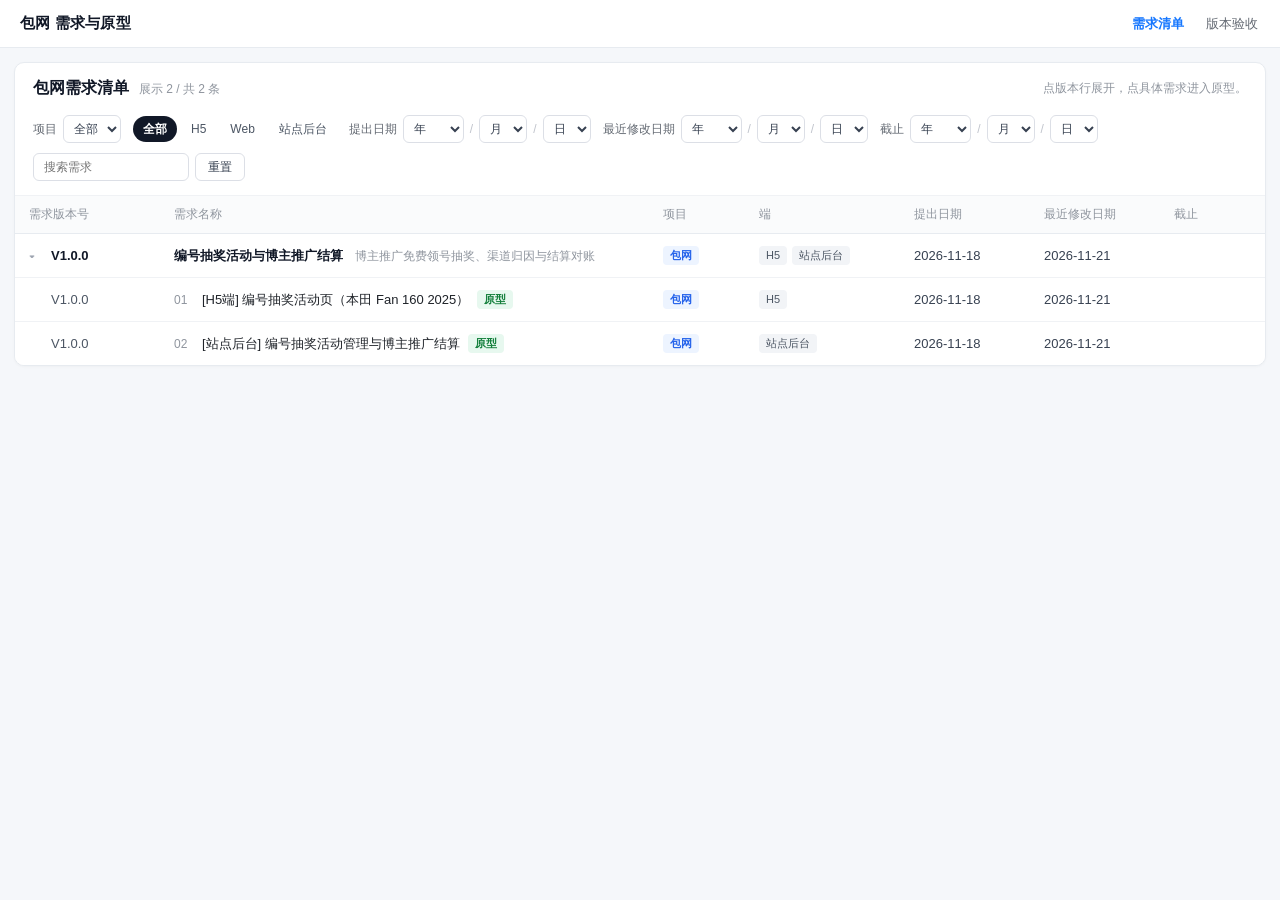
==== commit 7bf3f4e6: "Add Baowang requirements catalog page and site admin backend prototype" ====
--- a/index.html
+++ b/index.html
@@ -2,687 +2,157 @@
 <html lang="zh-CN">
 <head>
   <meta charset="UTF-8" />
-  <meta name="viewport" content="width=device-width, initial-scale=1.0, maximum-scale=1.0, user-scalable=no" />
-  <title>本田 Fan 160 2025 编号抽奖活动 :: 平台官方合作</title>
-  <link rel="stylesheet" href="styles.css" />
+  <meta name="viewport" content="width=device-width, initial-scale=1.0" />
+  <title>包网 需求与原型 :: 包网需求清单</title>
+  <link rel="stylesheet" href="catalog.css" />
 </head>
 <body>
-  <div class="app-shell">
-    <!-- 顶部粘性导航栏：左上角改为平台 LOGO（已移除汉堡菜单按钮） -->
-    <header class="site-header" id="siteHeader">
-      <a href="#top" class="platform-logo" id="platformLogoBtn" aria-label="平台官方LOGO">
-        <span class="platform-logo-mark" aria-hidden="true">
-          <svg viewBox="0 0 36 36" width="32" height="32">
-            <defs>
-              <linearGradient id="platGrad" x1="0%" y1="0%" x2="100%" y2="100%">
-                <stop offset="0%" stop-color="#22c55e" />
-                <stop offset="100%" stop-color="#15803d" />
-              </linearGradient>
-            </defs>
-            <rect x="2" y="2" width="32" height="32" rx="9" fill="url(#platGrad)" />
-            <path d="M11 23L15.2 12H18.8L23 23H19.8L18.9 20.4H15.1L14.2 23H11ZM15.9 18H18.1L17 14.6L15.9 18Z" fill="#ffffff" />
-            <circle cx="26.5" cy="9.5" r="2.5" fill="#fde047" />
-          </svg>
-        </span>
-        <span class="platform-logo-text">
-          <span class="platform-logo-name">平台LOGO</span>
-          <span class="platform-logo-sub">官方活动平台</span>
-        </span>
-      </a>
+  <!-- 顶部导航栏 -->
+  <header class="top-nav">
+    <div class="top-nav-inner">
+      <div class="top-brand">包网 需求与原型</div>
+      <nav class="top-links" aria-label="视图切换">
+        <button type="button" class="top-link is-active" id="navListBtn" data-view="list">需求清单</button>
+        <button type="button" class="top-link" id="navAcceptBtn" data-view="acceptance">版本验收</button>
+      </nav>
+    </div>
+  </header>
 
-      <div class="header-right-actions">
-        <!-- 客服在左：纯图标按钮 -->
-        <button class="header-support-icon-btn" id="openSupportBtn" type="button" aria-label="联系在线客服" title="在线客服">
-          <svg viewBox="0 0 24 24" width="18" height="18" fill="none" stroke="currentColor" stroke-width="2" stroke-linecap="round" stroke-linejoin="round" aria-hidden="true">
-            <path d="M4 12a8 8 0 0 1 16 0" />
-            <rect x="2" y="12" width="4" height="6" rx="2" fill="currentColor" stroke="none" />
-            <rect x="18" y="12" width="4" height="6" rx="2" fill="currentColor" stroke="none" />
-            <path d="M20 18v1a3 3 0 0 1-3 3h-3" />
-          </svg>
-        </button>
+  <main class="page-main">
+    <!-- 视图 1：包网需求清单 -->
+    <section class="catalog-card" id="viewList" aria-label="包网需求清单">
+      <div class="card-header">
+        <div class="card-header-left">
+          <h1 class="card-title">包网需求清单</h1>
+          <span class="card-counter" id="countSummary">展示 2 / 共 2 条</span>
+        </div>
+        <div class="card-header-tip">点版本行展开，点具体需求进入原型。</div>
+      </div>
 
-        <!-- 账号在右：未登录显示「登录/注册」，登录后显示圆形头像 -->
-        <div class="header-account-wrap" id="headerAccountWrap">
-          <button class="header-user-pill" id="headerAccountBtn" type="button" aria-label="登录或注册">
-            <span class="header-login-label" id="headerAccountText">登录/注册</span>
-            <span class="header-avatar" id="headerAvatar" aria-hidden="true">
-              <svg viewBox="0 0 24 24" width="20" height="20" fill="currentColor">
-                <path d="M12 12a4.2 4.2 0 1 0-4.2-4.2A4.2 4.2 0 0 0 12 12Zm0 2c-3.8 0-7 2-7 4.5V20h14v-1.5c0-2.5-3.2-4.5-7-4.5Z" />
-              </svg>
-            </span>
-          </button>
-
-          <!-- 登录后点击头像弹出的轻量菜单 -->
-          <div class="avatar-popover" id="avatarPopover" hidden>
-            <div class="avatar-popover-user">
-              <strong id="avatarPopoverName">账号：--</strong>
-              <span id="avatarPopoverUid">ID：--</span>
-            </div>
-            <button type="button" class="avatar-popover-item" id="popoverTicketsBtn">我的号码</button>
-            <button type="button" class="avatar-popover-item avatar-popover-item--danger" id="popoverLogoutBtn">退出登录</button>
-          </div>
-        </div>
-      </div>
-    </header>
-
-    <main id="top">
-      <!-- 活动主视觉 Banner -->
-      <section class="hero-banner" aria-label="活动主图">
-        <img
-          src="assets/fan-160-hero.jpg"
-          alt="2025款深蓝色本田 Fan 160 摩托车"
-          class="hero-image"
-          id="heroImage"
-        />
-        <div class="hero-top-scrim"></div>
-        <div class="hero-bottom-overlay">
-          <div class="hero-badges-row">
-            <span class="badge-live blink">免费领号 · 进行中</span>
-            <span class="badge-round">第 202601 期</span>
-          </div>
-          <h1 class="hero-title">本田 Fan 160 2025</h1>
-          <p class="hero-subtitle">主办方：塔瓦雷斯活动方 · 合作平台账号参与 · 满额即锁池开奖</p>
-        </div>
-      </section>
-
-      <!-- 黑色操作条：我的号码 & 活动规则 -->
-      <section class="action-strip" role="group" aria-label="活动查询与规则">
-        <button class="action-strip-btn" id="openTicketsBtn" type="button">
-          <svg viewBox="0 0 24 24" width="17" height="17" fill="none" stroke="currentColor" stroke-width="2" stroke-linecap="round" stroke-linejoin="round" aria-hidden="true">
-            <path d="M2 9a3 3 0 0 1 0 6v2a2 2 0 0 0 2 2h16a2 2 0 0 0 2-2v-2a3 3 0 0 1 0-6V7a2 2 0 0 0-2-2H4a2 2 0 0 0-2 2Z" />
-            <path d="M13 5v2" />
-            <path d="M13 17v2" />
-            <path d="M13 11v2" />
-          </svg>
-          <span>我的号码</span>
-          <span class="my-tickets-badge" id="myTicketsBadge" hidden>0</span>
-        </button>
-        <span class="action-strip-divider" aria-hidden="true"></span>
-        <button class="action-strip-btn" id="openRulesBtn" type="button">
-          <svg viewBox="0 0 24 24" width="17" height="17" fill="none" stroke="currentColor" stroke-width="2" stroke-linecap="round" stroke-linejoin="round" aria-hidden="true">
-            <circle cx="12" cy="12" r="9" />
-            <line x1="12" y1="8" x2="12" y2="12" />
-            <circle cx="12" cy="16" r="0.6" fill="currentColor" />
-          </svg>
-          <span>活动规则</span>
-        </button>
-      </section>
-
-      <!-- 活动进度条（PRD R03：展示百分比 + 已发放/总量，未满额不进位为100%） -->
-      <section class="progress-wrapper" aria-label="活动进度">
-        <div
-          class="progress-track"
-          id="progressTrack"
-          role="progressbar"
-          aria-valuenow="53"
-          aria-valuemin="0"
-          aria-valuemax="100"
-          aria-label="当前活动有效号码进度"
-        >
-          <div class="progress-fill" id="progressFill" style="width: 53%;">
-            <span class="progress-label" id="progressLabel">53%</span>
-          </div>
-        </div>
-        <div class="progress-meta-bar">
-          <span id="progressCountText">有效号码：<strong>53,000</strong> / 100,000</span>
-          <span class="progress-stage-tag" id="progressStageTag">满 100% 进入待开奖</span>
-        </div>
-      </section>
-
-      <!-- 主内容区 -->
-      <div class="page-content">
-        <!-- 免费参与说明行（替代原「仅需 ¥ 0.05」） -->
-        <div class="free-banner-row">
-          <span class="free-banner-text">参与方式</span>
-          <span class="free-banner-pill">免费领号 · 无需购买</span>
+      <!-- 筛选栏 -->
+      <div class="filter-bar">
+        <div class="filter-group">
+          <label class="filter-label" for="filterProject">项目</label>
+          <select class="filter-select" id="filterProject" aria-label="按项目筛选">
+            <option value="all">全部</option>
+            <option value="包网">包网</option>
+          </select>
         </div>
 
-        <!-- 选号方式核心交互区（PRD R02：手动选号 / 系统随机分配） -->
-        <section class="selection-area" id="selectionArea" aria-label="选择抽奖号码">
-          <!-- 双模式分段切换 -->
-          <div class="mode-tabs" role="tablist" aria-label="选号模式">
-            <button
-              class="mode-tab is-active"
-              id="tabManual"
-              type="button"
-              role="tab"
-              aria-selected="true"
-              aria-controls="panelManual"
-            >
-              <span class="mode-tab-icon" aria-hidden="true">✋</span>
-              <span>手动选择号码</span>
-            </button>
-            <button
-              class="mode-tab"
-              id="tabRandom"
-              type="button"
-              role="tab"
-              aria-selected="false"
-              aria-controls="panelRandom"
-            >
-              <span class="mode-tab-icon" aria-hidden="true">🎲</span>
-              <span>系统随机分配</span>
-            </button>
-          </div>
-
-          <!-- 模式 1：手动选择号码 -->
-          <div class="mode-panel" id="panelManual" role="tabpanel" aria-labelledby="tabManual">
-            <!-- 指定号码输入 / 换一批工具条 -->
-            <div class="manual-toolbar">
-              <div class="custom-num-box">
-                <input
-                  type="text"
-                  id="customNumberInput"
-                  class="custom-num-input"
-                  maxlength="6"
-                  inputmode="numeric"
-                  placeholder="输入6位自选号 (000001-100000)"
-                  aria-label="输入6位自选抽奖号码"
-                />
-                <button class="custom-num-btn" id="applyCustomNumBtn" type="button">选用</button>
-              </div>
-              <button class="refresh-pool-btn" id="refreshPoolBtn" type="button" title="换一批可选号码">
-                <svg viewBox="0 0 24 24" width="15" height="15" fill="none" stroke="currentColor" stroke-width="2.2" stroke-linecap="round" stroke-linejoin="round" aria-hidden="true">
-                  <polyline points="23 4 23 10 17 10" />
-                  <path d="M20.49 15a9 9 0 1 1-2.12-9.36L23 10" />
-                </svg>
-                <span>换一批</span>
-              </button>
-            </div>
-
-            <!-- 3x3 可选号码网格 -->
-            <div class="number-grid" id="manualNumberGrid" role="radiogroup" aria-label="可选号码列表">
-              <!-- 由 app.js 动态渲染 -->
-            </div>
-
-            <!-- 图例与当前选中提示 -->
-            <div class="grid-footer-bar">
-              <div class="grid-legend">
-                <span><i class="legend-dot legend-dot--avail"></i>可选</span>
-                <span><i class="legend-dot legend-dot--selected"></i>已选</span>
-                <span><i class="legend-dot legend-dot--taken"></i>已占</span>
-              </div>
-              <span class="selected-preview-text" id="manualSelectedHint">已选：<strong>052819</strong></span>
-            </div>
-          </div>
-
-          <!-- 模式 2：系统随机分配 -->
-          <div class="mode-panel" id="panelRandom" role="tabpanel" aria-labelledby="tabRandom" hidden>
-            <div class="random-card">
-              <div class="random-badge-row">
-                <span class="random-pill">官方唯一发号池</span>
-                <span class="random-range">范围 000001 - 100000</span>
-              </div>
-              <div class="random-slots" id="randomSlots" aria-label="随机分配号码预览">
-                <span>?</span>
-                <span>?</span>
-                <span>?</span>
-                <span>?</span>
-                <span>?</span>
-                <span>?</span>
-              </div>
-              <p class="random-desc" id="randomDesc">
-                点击下方「立即锁定号码」并完成注册/登录后，系统将从当前剩余号池中为您自动分配 <strong>1 个唯一 6 位幸运号码</strong>，防重防并发冲突。
-              </p>
-              <button class="random-roll-btn" id="rollPreviewBtn" type="button">
-                🎲 先试摇一个幸运号看看
-              </button>
-            </div>
-          </div>
-
-          <!-- 渠道归因轻量提示（PRD R01 / R06） -->
-          <div class="channel-bar" id="channelBar">
-            <span class="channel-bar-left">
-              <span class="channel-dot"></span>
-              <span>来源</span>
-            </span>
-            <strong class="channel-bar-value" id="channelKolLabel">博主 KOL_Tavares44</strong>
-          </div>
-
-          <!-- 主行动按钮：立即锁定号码 -->
-          <button class="cta-btn" id="lockNumberBtn" type="button">
-            <span class="cta-left">
-              <span class="cta-arrow-circle" aria-hidden="true">
-                <svg viewBox="0 0 24 24" width="16" height="16" fill="none" stroke="currentColor" stroke-width="2.8" stroke-linecap="round" stroke-linejoin="round">
-                  <line x1="5" y1="12" x2="19" y2="12" />
-                  <polyline points="13 6 19 12 13 18" />
-                </svg>
-              </span>
-              <span class="cta-text-group">
-                <span class="cta-title">立即锁定号码</span>
-                <span class="cta-trust" id="ctaSubtext">
-                  <svg viewBox="0 0 24 24" width="12" height="12" fill="currentColor" aria-hidden="true">
-                    <path d="M12 2a10 10 0 1 0 10 10A10 10 0 0 0 12 2Zm-1.2 14.2L7 12.4l1.4-1.4 2.4 2.4 5-5L17.2 9.8Z" />
-                  </svg>
-                  <span>免费参与 · 注册/登录后生效</span>
-                </span>
-              </span>
-            </span>
-            <span class="cta-right">
-              <span class="cta-unit" id="ctaRightLabel">当前已选</span>
-              <span class="cta-total" id="ctaRightValue">052819</span>
-            </span>
-          </button>
-        </section>
-
-        <!-- 幸运中奖号码 / 开奖公示区（PRD R04） -->
-        <section class="prizes-section" id="prizesSection" aria-label="幸运中奖号码公示">
-          <div class="prizes-header">
-            <h2 class="prizes-title">
-              <span class="trophy-emoji" aria-hidden="true">🏆</span>
-              <span>幸运中奖号码</span>
-            </h2>
-            <span class="prizes-count-badge" id="prizesCountBadge">2/8</span>
-          </div>
-
-          <ul class="prizes-list" id="prizesList">
-            <!-- 由 app.js 渲染 -->
-          </ul>
-        </section>
-      </div>
-    </main>
-
-    <!-- 页脚 -->
-    <footer class="app-footer">
-      <p class="footer-copy">2026 合作平台 × 塔瓦雷斯活动方 © - 保留所有权利。</p>
-      <div class="footer-links-row">
-        <button class="footer-link-btn" id="footerRulesBtn" type="button">活动规则</button>
-        <span>·</span>
-        <button class="footer-link-btn" id="openAttributionInfoBtn" type="button">注册与渠道说明</button>
-        <span>·</span>
-        <button class="footer-link-btn" id="openSelfExclusionBtn" type="button">自我排除机制</button>
-      </div>
-      <div class="safe-badge" id="safeBadgeBtn" role="button" tabindex="0" aria-label="点击核验安全网站认证">
-        <div class="safe-badge-lock" aria-hidden="true">
-          <svg viewBox="0 0 24 24" width="18" height="18" fill="none" stroke="#1d8a4e" stroke-width="2.2" stroke-linecap="round" stroke-linejoin="round">
-            <rect x="4" y="11" width="16" height="10" rx="2" />
-            <path d="M8 11V7a4 4 0 0 1 8 0v4" />
-          </svg>
-        </div>
-        <div class="safe-badge-text">
-          <span class="safe-badge-top">安全网站认证</span>
-          <span class="safe-badge-brand">Google 安全浏览</span>
-          <span class="safe-badge-sub">点击查看安全核验</span>
-        </div>
-      </div>
-    </footer>
-  </div>
-
-  <!-- 1. 平台前台登录 / 注册全屏页面（按客户平台实际截图 1:1 制作，对应 PRD R01） -->
-  <div class="modal-backdrop modal-backdrop--authpage" id="authPageModal" hidden role="dialog" aria-modal="true" aria-label="平台注册与登录">
-    <div class="auth-page-sheet">
-      <!-- 顶部轻几何光束背景装饰 -->
-      <div class="auth-bg-decor" aria-hidden="true"></div>
-
-      <!-- 左上角返回按钮 -->
-      <div class="auth-topbar">
-        <button class="auth-back-btn" id="closeAuthPageBtn" type="button" aria-label="返回活动页">
-          <svg viewBox="0 0 24 24" width="22" height="22" fill="none" stroke="currentColor" stroke-width="2" stroke-linecap="round" stroke-linejoin="round">
-            <polyline points="15 18 9 12 15 6" />
-          </svg>
-        </button>
-      </div>
-
-      <!-- 顶部双标签：注册 | 登录 -->
-      <div class="auth-tabs" role="tablist" aria-label="注册或登录切换">
-        <button
-          class="auth-tab is-active"
-          id="authTabRegister"
-          type="button"
-          role="tab"
-          aria-selected="true"
-          aria-controls="authPanelRegister"
-        >
-          <svg viewBox="0 0 24 24" width="18" height="18" fill="currentColor" aria-hidden="true">
-            <path d="M12 12a4.2 4.2 0 1 0-4.2-4.2A4.2 4.2 0 0 0 12 12Zm-7 8a6.8 6.8 0 0 1 11.4-5 .8.8 0 0 1-.55 1.38A5.2 5.2 0 0 0 6.8 20Zm13-5v-2h-2v-1.6h2v-2h1.6v2h2V13h-2v2Z" />
-          </svg>
-          <span>注册</span>
-        </button>
-
-        <button
-          class="auth-tab"
-          id="authTabLogin"
-          type="button"
-          role="tab"
-          aria-selected="false"
-          aria-controls="authPanelLogin"
-        >
-          <svg viewBox="0 0 24 24" width="18" height="18" fill="currentColor" aria-hidden="true">
-            <path d="M11 7 9.6 8.4l2.6 2.6H3v2h9.2l-2.6 2.6L11 17l5-5-5-5Zm9 12h-8v2h8a2 2 0 0 0 2-2V5a2 2 0 0 0-2-2h-8v2h8v14Z" />
-          </svg>
-          <span>登录</span>
-        </button>
-      </div>
-
-      <!-- 面板 1：注册（完全按截图字段与提示制作） -->
-      <form class="auth-form-panel" id="authPanelRegister" role="tabpanel" aria-labelledby="authTabRegister" novalidate>
-        <p class="auth-form-hint">支持手机号码/账号注册</p>
-
-        <!-- 输入框 1：手机号码/账号 -->
-        <div class="auth-input-box" data-input-wrap>
-          <span class="auth-input-icon" aria-hidden="true">
-            <svg viewBox="0 0 24 24" width="19" height="19" fill="currentColor">
-              <path d="M12 12a4.5 4.5 0 1 0-4.5-4.5A4.5 4.5 0 0 0 12 12Zm0 2c-4.1 0-7.5 2.2-7.5 5v1h15v-1c0-2.8-3.4-5-7.5-5Z" />
-            </svg>
-          </span>
-          <div class="auth-input-inner">
-            <input type="text" id="regAccountInput" class="auth-field-input" autocomplete="username" />
-            <span class="auth-placeholder"><em class="req-star">*</em>请输入手机号码/账号</span>
-          </div>
+        <div class="filter-pills" id="clientPills" role="group" aria-label="按端筛选">
+          <button type="button" class="pill-btn is-active" data-client="all">全部</button>
+          <button type="button" class="pill-btn" data-client="H5">H5</button>
+          <button type="button" class="pill-btn" data-client="Web">Web</button>
+          <button type="button" class="pill-btn" data-client="站点后台">站点后台</button>
         </div>
 
-        <!-- 输入框 2：密码 + 显隐切换 -->
-        <div class="auth-input-box" data-input-wrap>
-          <span class="auth-input-icon" aria-hidden="true">
-            <svg viewBox="0 0 24 24" width="18" height="18" fill="currentColor">
-              <path d="M17 9h-1V7a4 4 0 0 0-8 0v2H7a2 2 0 0 0-2 2v8a2 2 0 0 0 2 2h10a2 2 0 0 0 2-2v-8a2 2 0 0 0-2-2Zm-7-2a2 2 0 1 1 4 0v2h-4V7Z" />
-            </svg>
-          </span>
-          <div class="auth-input-inner">
-            <input type="text" id="regPasswordInput" class="auth-field-input" autocomplete="new-password" />
-            <span class="auth-placeholder"><em class="req-star">*</em>请输入密码</span>
-          </div>
-          <button class="auth-eye-btn is-visible" type="button" data-toggle-pwd="regPasswordInput" aria-label="切换密码可见性">
-            <svg class="icon-eye-open" viewBox="0 0 24 24" width="20" height="20" fill="currentColor">
-              <path d="M12 5C6.5 5 2.2 8.4 1 12c1.2 3.6 5.5 7 11 7s9.8-3.4 11-7c-1.2-3.6-5.5-7-11-7Zm0 11a4 4 0 1 1 4-4 4 4 0 0 1-4 4Zm0-6.4A2.4 2.4 0 1 0 14.4 12 2.4 2.4 0 0 0 12 9.6Z" />
-            </svg>
-            <svg class="icon-eye-off" viewBox="0 0 24 24" width="20" height="20" fill="currentColor">
-              <path d="M3.27 2 2 3.27l3.1 3.1A11.8 11.8 0 0 0 1 12c1.2 3.6 5.5 7 11 7a11.3 11.3 0 0 0 5.12-1.2L20.73 21 22 19.73 3.27 2ZM12 16a4 4 0 0 1-4-4c0-.66.16-1.28.45-1.82l1.62 1.62A2.37 2.37 0 0 0 12 14.4a2.37 2.37 0 0 0 1.2-.33l1.62 1.62A3.95 3.95 0 0 1 12 16Zm0-11c-1.56 0-3.04.28-4.38.77l1.7 1.7A8.8 8.8 0 0 1 12 7a8.9 8.9 0 0 1 8.5 5 9.9 9.9 0 0 1-2.55 3.45l1.43 1.43A11.7 11.7 0 0 0 23 12c-1.2-3.6-5.5-7-11-7Z" />
-            </svg>
-          </button>
+        <div class="filter-date-group">
+          <span class="filter-label">提出日期</span>
+          <select class="date-select" id="createdYear" aria-label="提出年份">
+            <option value="">年</option>
+            <option value="2026">2026</option>
+          </select>
+          <span class="date-sep">/</span>
+          <select class="date-select" id="createdMonth" aria-label="提出月份">
+            <option value="">月</option>
+            <option value="11">11</option>
+          </select>
+          <span class="date-sep">/</span>
+          <select class="date-select" id="createdDay" aria-label="提出日期">
+            <option value="">日</option>
+            <option value="18">18</option>
+          </select>
         </div>
 
-        <!-- 密码强度四段指示条 -->
-        <div class="pwd-strength-row" aria-label="密码强度">
-          <span class="pwd-strength-label">密码强度</span>
-          <div class="pwd-strength-bars" id="pwdStrengthBars">
-            <span class="pwd-bar"></span>
-            <span class="pwd-bar"></span>
-            <span class="pwd-bar"></span>
-            <span class="pwd-bar"></span>
-          </div>
+        <div class="filter-date-group">
+          <span class="filter-label">最近修改日期</span>
+          <select class="date-select" id="updatedYear" aria-label="修改年份">
+            <option value="">年</option>
+            <option value="2026">2026</option>
+          </select>
+          <span class="date-sep">/</span>
+          <select class="date-select" id="updatedMonth" aria-label="修改月份">
+            <option value="">月</option>
+            <option value="11">11</option>
+          </select>
+          <span class="date-sep">/</span>
+          <select class="date-select" id="updatedDay" aria-label="修改日期">
+            <option value="">日</option>
+            <option value="21">21</option>
+          </select>
         </div>
 
-        <!-- 输入框 3：真实姓名 -->
-        <div class="auth-input-box" data-input-wrap>
-          <span class="auth-input-icon" aria-hidden="true">
-            <svg viewBox="0 0 24 24" width="19" height="19" fill="currentColor">
-              <path d="M20 5H4a2 2 0 0 0-2 2v10a2 2 0 0 0 2 2h16a2 2 0 0 0 2-2V7a2 2 0 0 0-2-2ZM9 10a2 2 0 1 1-2 2 2 2 0 0 1 2-2Zm4 6H5v-.8c0-1.5 2.7-2.2 4-2.2s4 .7 4 2.2V16Zm6-2h-4v-1.5h4V14Zm0-3h-4V9.5h4V11Z" />
-            </svg>
-          </span>
-          <div class="auth-input-inner">
-            <input type="text" id="regRealNameInput" class="auth-field-input" autocomplete="name" />
-            <span class="auth-placeholder"><em class="req-star">*</em>请输入真实姓名</span>
-          </div>
+        <div class="filter-date-group">
+          <span class="filter-label">截止</span>
+          <select class="date-select" id="dueYear" aria-label="截止年份">
+            <option value="">年</option>
+            <option value="2026">2026</option>
+          </select>
+          <span class="date-sep">/</span>
+          <select class="date-select" id="dueMonth" aria-label="截止月份">
+            <option value="">月</option>
+            <option value="11">11</option>
+            <option value="12">12</option>
+          </select>
+          <span class="date-sep">/</span>
+          <select class="date-select" id="dueDay" aria-label="截止日期">
+            <option value="">日</option>
+            <option value="30">30</option>
+          </select>
         </div>
 
-        <!-- 真实姓名提示 -->
-        <p class="auth-amber-tip auth-amber-tip--icon">
-          <span class="amber-bang" aria-hidden="true">!</span>
-          <span>请确保与提款银行账户同名，否则将无法到账</span>
-        </p>
-
-        <!-- 币种下拉选择框 -->
-        <div class="currency-dropdown" id="currencyDropdown">
-          <button
-            type="button"
-            class="currency-trigger"
-            id="currencyTrigger"
-            aria-haspopup="listbox"
-            aria-expanded="false"
-          >
-            <span class="currency-trigger-left">
-              <span class="currency-flag" id="selectedCurrencyFlag" aria-hidden="true"></span>
-              <span class="currency-label" id="selectedCurrencyLabel">USD(美元)</span>
-            </span>
-            <svg class="currency-chevron" viewBox="0 0 24 24" width="18" height="18" fill="none" stroke="currentColor" stroke-width="2" stroke-linecap="round" stroke-linejoin="round" aria-hidden="true">
-              <polyline points="6 9 12 15 18 9" />
-            </svg>
-          </button>
-          <ul class="currency-menu" id="currencyMenu" role="listbox" hidden>
-            <!-- 由 app.js 渲染 -->
-          </ul>
-        </div>
-
-        <!-- 币种提示 -->
-        <p class="auth-amber-tip">币种影响游戏币种和支付方式，且不能修改哦!</p>
-
-        <!-- 18岁与用户协议勾选 -->
-        <label class="auth-checkbox-row">
-          <input type="checkbox" id="regAgreeCheckbox" class="auth-checkbox-native" checked />
-          <span class="auth-checkbox-box" aria-hidden="true">
-            <svg viewBox="0 0 16 16" width="13" height="13" fill="none" stroke="#ffffff" stroke-width="2.4" stroke-linecap="round" stroke-linejoin="round">
-              <polyline points="3 8.5 6.5 12 13 4.5" />
-            </svg>
-          </span>
-          <span class="auth-checkbox-text">
-            我已年满18岁并已阅读并同意
-            <button type="button" class="auth-inline-link" id="openAgreementBtn">《用户协议》</button>
-          </span>
-        </label>
-
-        <!-- 蓝色主按钮：注册 -->
-        <button class="auth-primary-btn" type="submit">注册</button>
-
-        <!-- 底部链接：联系客服 | 免费试玩 -->
-        <div class="auth-bottom-links auth-bottom-links--two">
-          <button type="button" class="auth-footer-link" data-auth-action="support">联系客服</button>
-          <button type="button" class="auth-footer-link" data-auth-action="trial">免费试玩</button>
-        </div>
-      </form>
-
-      <!-- 面板 2：登录（完全按截图字段与提示制作） -->
-      <form class="auth-form-panel" id="authPanelLogin" role="tabpanel" aria-labelledby="authTabLogin" hidden novalidate>
-        <p class="auth-form-hint">支持手机号码/账号登录</p>
-
-        <!-- 输入框 1：手机号码/账号 -->
-        <div class="auth-input-box" data-input-wrap>
-          <span class="auth-input-icon" aria-hidden="true">
-            <svg viewBox="0 0 24 24" width="19" height="19" fill="currentColor">
-              <path d="M12 12a4.5 4.5 0 1 0-4.5-4.5A4.5 4.5 0 0 0 12 12Zm0 2c-4.1 0-7.5 2.2-7.5 5v1h15v-1c0-2.8-3.4-5-7.5-5Z" />
-            </svg>
-          </span>
-          <div class="auth-input-inner">
-            <input type="text" id="loginAccountInput" class="auth-field-input" autocomplete="username" />
-            <span class="auth-placeholder"><em class="req-star">*</em>请输入手机号码/账号</span>
-          </div>
-        </div>
-
-        <!-- 输入框 2：登录密码 + 显隐切换 -->
-        <div class="auth-input-box" data-input-wrap>
-          <span class="auth-input-icon" aria-hidden="true">
-            <svg viewBox="0 0 24 24" width="18" height="18" fill="currentColor">
-              <path d="M17 9h-1V7a4 4 0 0 0-8 0v2H7a2 2 0 0 0-2 2v8a2 2 0 0 0 2 2h10a2 2 0 0 0 2-2v-8a2 2 0 0 0-2-2Zm-7-2a2 2 0 1 1 4 0v2h-4V7Z" />
-            </svg>
-          </span>
-          <div class="auth-input-inner">
-            <input type="password" id="loginPasswordInput" class="auth-field-input" autocomplete="current-password" />
-            <span class="auth-placeholder"><em class="req-star">*</em>请输入登录密码</span>
-          </div>
-          <button class="auth-eye-btn" type="button" data-toggle-pwd="loginPasswordInput" aria-label="切换登录密码可见性">
-            <svg class="icon-eye-open" viewBox="0 0 24 24" width="20" height="20" fill="currentColor">
-              <path d="M12 5C6.5 5 2.2 8.4 1 12c1.2 3.6 5.5 7 11 7s9.8-3.4 11-7c-1.2-3.6-5.5-7-11-7Zm0 11a4 4 0 1 1 4-4 4 4 0 0 1-4 4Zm0-6.4A2.4 2.4 0 1 0 14.4 12 2.4 2.4 0 0 0 12 9.6Z" />
-            </svg>
-            <svg class="icon-eye-off" viewBox="0 0 24 24" width="20" height="20" fill="currentColor">
-              <path d="M3.27 2 2 3.27l3.1 3.1A11.8 11.8 0 0 0 1 12c1.2 3.6 5.5 7 11 7a11.3 11.3 0 0 0 5.12-1.2L20.73 21 22 19.73 3.27 2ZM12 16a4 4 0 0 1-4-4c0-.66.16-1.28.45-1.82l1.62 1.62A2.37 2.37 0 0 0 12 14.4a2.37 2.37 0 0 0 1.2-.33l1.62 1.62A3.95 3.95 0 0 1 12 16Zm0-11c-1.56 0-3.04.28-4.38.77l1.7 1.7A8.8 8.8 0 0 1 12 7a8.9 8.9 0 0 1 8.5 5 9.9 9.9 0 0 1-2.55 3.45l1.43 1.43A11.7 11.7 0 0 0 23 12c-1.2-3.6-5.5-7-11-7Z" />
-            </svg>
-          </button>
-        </div>
-
-        <!-- 记住账号密码 -->
-        <label class="auth-checkbox-row auth-checkbox-row--login">
-          <input type="checkbox" id="rememberAccountCheckbox" class="auth-checkbox-native" checked />
-          <span class="auth-checkbox-box" aria-hidden="true">
-            <svg viewBox="0 0 16 16" width="13" height="13" fill="none" stroke="#ffffff" stroke-width="2.4" stroke-linecap="round" stroke-linejoin="round">
-              <polyline points="3 8.5 6.5 12 13 4.5" />
-            </svg>
-          </span>
-          <span class="auth-checkbox-text">记住账号密码</span>
-        </label>
-
-        <!-- 蓝色主按钮：登录 -->
-        <button class="auth-primary-btn" type="submit">登录</button>
-
-        <!-- 底部链接：联系客服 | 免费试玩 | 忘记密码 -->
-        <div class="auth-bottom-links auth-bottom-links--three">
-          <button type="button" class="auth-footer-link" data-auth-action="support">联系客服</button>
-          <button type="button" class="auth-footer-link" data-auth-action="trial">免费试玩</button>
-          <button type="button" class="auth-footer-link" data-auth-action="forgot">忘记密码</button>
-        </div>
-      </form>
-    </div>
-  </div>
-
-  <!-- 3. 锁定成功弹窗 -->
-  <div class="modal-backdrop" id="lockSuccessModal" hidden role="dialog" aria-modal="true" aria-labelledby="lockSuccessTitle">
-    <div class="white-modal">
-      <div class="white-modal-header">
-        <div class="modal-title-wrap">
-          <span class="modal-icon-box modal-icon-box--green" aria-hidden="true">🎉</span>
-          <div>
-            <h3 id="lockSuccessTitle">抽奖号码锁定成功！</h3>
-            <p>已计入本期有效参与池并同步更新进度</p>
-          </div>
-        </div>
-        <button class="modal-x-btn" data-close-modal="lockSuccessModal" type="button" aria-label="关闭窗口">×</button>
-      </div>
-
-      <div class="locked-ticket-showcase">
-        <div class="locked-ticket-label">您的专属有效抽奖号码</div>
-        <div class="locked-ticket-code" id="lockedTicketNumber" title="点击复制号码">052819</div>
-        <div class="locked-ticket-meta" id="lockedTicketMeta">
-          状态：有效 · 方式：手动选择 · 账号：UID_904821
+        <div class="filter-search-group">
+          <input
+            type="text"
+            class="search-input"
+            id="searchInput"
+            placeholder="搜索需求"
+            aria-label="搜索需求名称或版本号"
+          />
+          <button type="button" class="reset-btn" id="resetFilterBtn">重置</button>
         </div>
       </div>
 
-      <div class="order-summary-card" id="lockAttributionSummary">
-        <!-- 由 app.js 填充归因与时间信息 -->
+      <!-- 需求清单表格 -->
+      <div class="table-wrap">
+        <table class="req-table">
+          <thead>
+            <tr>
+              <th class="col-ver">需求版本号</th>
+              <th class="col-name">需求名称</th>
+              <th class="col-proj">项目</th>
+              <th class="col-client">端</th>
+              <th class="col-date">提出日期</th>
+              <th class="col-date">最近修改日期</th>
+              <th class="col-due">截止</th>
+            </tr>
+          </thead>
+          <tbody id="reqTableBody">
+            <!-- 由 catalog.js 渲染 -->
+          </tbody>
+        </table>
       </div>
+    </section>
 
-      <div class="success-actions">
-        <button class="btn-green-full" id="openMyTicketsFromSuccessBtn" type="button">前往「我的号码」查看记录</button>
-        <button class="btn-light-full" data-close-modal="lockSuccessModal" type="button">返回活动首页</button>
-      </div>
-    </div>
-  </div>
-
-  <!-- 4. 我的号码查询弹窗（PRD R02：展示本人号码、获得时间和状态，支持账号查询） -->
-  <div class="modal-backdrop" id="ticketsModal" hidden role="dialog" aria-modal="true" aria-labelledby="ticketsModalTitle">
-    <div class="white-modal">
-      <div class="white-modal-header">
-        <div class="modal-title-wrap">
-          <span class="modal-icon-box" aria-hidden="true">🎟️</span>
-          <div>
-            <h3 id="ticketsModalTitle">我的抽奖号码</h3>
-            <p>查看名下号码、获得时间与开奖中奖状态</p>
-          </div>
+    <!-- 视图 2：版本验收（对应 PRD R01-R07 验收项） -->
+    <section class="catalog-card" id="viewAcceptance" hidden aria-label="版本验收清单">
+      <div class="card-header">
+        <div class="card-header-left">
+          <h1 class="card-title">V1.0.0 版本验收清单</h1>
+          <span class="card-counter" id="acceptProgressText">已完成 0 / 7 项</span>
         </div>
-        <button class="modal-x-btn" data-close-modal="ticketsModal" type="button" aria-label="关闭查询窗口">×</button>
-      </div>
-
-      <div class="security-alert-box">
-        <div class="security-alert-title">⚠️ 安全提示：免费参与，谨防诈骗</div>
-        <ul>
-          <li>本活动无需任何购号费用，领奖不收取手续费。</li>
-          <li>我们不会发起视频通话，也不会索要您的屏幕共享权限。</li>
-          <li>开奖结果与兑奖通知仅以本网站及平台官方渠道为准。</li>
-        </ul>
-      </div>
-
-      <div id="lookupResultArea"></div>
-    </div>
-  </div>
-
-  <!-- 5. 活动规则弹窗（PRD R02 / R03 / R04 / 4.1 明确披露） -->
-  <div class="modal-backdrop" id="rulesModal" hidden role="dialog" aria-modal="true" aria-labelledby="rulesModalTitle">
-    <div class="white-modal">
-      <div class="white-modal-header">
-        <div class="modal-title-wrap">
-          <span class="modal-icon-box" aria-hidden="true">📋</span>
-          <div>
-            <h3 id="rulesModalTitle">活动规则与开奖说明</h3>
-            <p>第 202601 期 · 规则版本 v1.0</p>
-          </div>
-        </div>
-        <button class="modal-x-btn" data-close-modal="rulesModal" type="button" aria-label="关闭规则窗口">×</button>
-      </div>
-
-      <div class="support-list">
-        <div class="support-item">
-          <strong>1. 参与方式与资格（无需购买）</strong>
-          <p>用户可在页面手动选择 6 位幸运号码或选择「系统随机分配」，点击「立即锁定号码」并完成平台账号注册/登录后即可免费领取有效号码（本期每人限领 1 个唯一号码，重复提交返回原结果）。</p>
-        </div>
-        <div class="support-item">
-          <strong>2. 活动进度与满额锁定</strong>
-          <p>进度 = 本期有效号码数 ÷ 100,000 × 100%（待确认与作废号码不计入；未满额不会进位为 100%）。有效号码达到 100% 后自动停止发号、锁定号码清单并进入「待开奖」状态。</p>
-        </div>
-        <div class="support-item">
-          <strong>3. 开奖公示与领奖方式</strong>
-          <p>开奖状态依次为：进行中 → 待开奖 → 已开奖。开奖完成后将在本页公示中奖号码、奖项与开奖时间，中奖用户由官方客服按平台实名账号联系核验领奖。</p>
-        </div>
-        <div class="support-item">
-          <strong>4. 主办方与平台关系说明</strong>
-          <p>本期活动由「塔瓦雷斯活动方」主办，依托官方合作平台提供账号注册、登录及号码归属记录服务；注册操作直跳平台现有前台注册页完成。</p>
+        <div class="accept-header-actions">
+          <a href="h5.html" class="quick-proto-link">打开 H5 原型 ↗</a>
+          <a href="admin.html" class="quick-proto-link quick-proto-link--dark">打开站点后台原型 ↗</a>
         </div>
       </div>
 
-      <button class="btn-green-full" data-close-modal="rulesModal" type="button">我知道了</button>
-    </div>
-  </div>
+      <div class="accept-list" id="acceptList">
+        <!-- 由 catalog.js 渲染 -->
+      </div>
+    </section>
+  </main>
 
-  <!-- 6. 在线客服弹窗 -->
-  <div class="modal-backdrop" id="supportModal" hidden role="dialog" aria-modal="true" aria-labelledby="supportModalTitle">
-    <div class="white-modal">
-      <div class="white-modal-header">
-        <div class="modal-title-wrap">
-          <span class="modal-icon-box" aria-hidden="true">💬</span>
-          <div>
-            <h3 id="supportModalTitle">官方在线客服</h3>
-            <p>服务时间：每日 09:00 - 22:00</p>
-          </div>
-        </div>
-        <button class="modal-x-btn" data-close-modal="supportModal" type="button" aria-label="关闭客服窗口">×</button>
-      </div>
-
-      <div class="support-list">
-        <div class="support-item">
-          <strong>为什么点击锁定号码需要注册/登录？</strong>
-          <p>为保证每个抽奖号码唯一归属并可随时核验，系统需绑定您的官方平台账号 ID，注册将直跳平台现有前台注册页完成。</p>
-        </div>
-        <div class="support-item">
-          <strong>如何查询已锁定的号码？</strong>
-          <p>点击首页「我的号码」，系统将自动展示当前登录账号的有效号码、获取时间与状态，也可凭手机号或账号 ID 查询。</p>
-        </div>
-        <div class="support-item">
-          <strong>官方防骗提醒</strong>
-          <p>本活动免费参与，任何以「中奖需缴纳手续费/保证金」为由的联系均为诈骗。</p>
-        </div>
-      </div>
-      <button class="btn-green-full" data-close-modal="supportModal" type="button">我知道了</button>
-    </div>
-  </div>
-
-  <!-- 7. 通用信息弹窗 -->
-  <div class="modal-backdrop" id="infoModal" hidden role="dialog" aria-modal="true" aria-labelledby="infoModalTitle">
-    <div class="white-modal">
-      <div class="white-modal-header">
-        <div class="modal-title-wrap">
-          <span class="modal-icon-box" id="infoModalIcon" aria-hidden="true">ℹ️</span>
-          <div>
-            <h3 id="infoModalTitle">提示信息</h3>
-            <p id="infoModalSub">官方说明</p>
-          </div>
-        </div>
-        <button class="modal-x-btn" data-close-modal="infoModal" type="button" aria-label="关闭弹窗">×</button>
-      </div>
-      <div class="info-modal-body" id="infoModalBody"></div>
-      <button class="btn-dark-full" data-close-modal="infoModal" type="button">关闭</button>
-    </div>
-  </div>
-
-  <!-- 轻量 Toast 提示 -->
-  <div class="toast" id="toast" role="status" aria-live="polite" hidden></div>
-
-  <script src="app.js"></script>
+  <script src="catalog.js"></script>
 </body>
 </html>
--- a/catalog.css
+++ b/catalog.css
@@ -0,0 +1,532 @@
+:root {
+  --bg-page: #f5f7fa;
+  --surface: #ffffff;
+  --border: #e7ebf0;
+  --border-light: #f0f2f5;
+  --text-main: #1f2329;
+  --text-sub: #646a73;
+  --text-muted: #8f959e;
+  --primary-blue: #1677ff;
+  --proj-bg: #edf4ff;
+  --proj-text: #2563eb;
+  --proto-bg: #e7f8ef;
+  --proto-text: #15803d;
+  --client-bg: #f2f4f7;
+  --client-text: #4b5563;
+  --font-sans: -apple-system, BlinkMacSystemFont, "PingFang SC", "Hiragino Sans GB",
+    "Microsoft YaHei", "Segoe UI", Roboto, sans-serif;
+}
+
+*,
+*::before,
+*::after {
+  box-sizing: border-box;
+}
+
+html,
+body {
+  margin: 0;
+  padding: 0;
+  background: var(--bg-page);
+  color: var(--text-main);
+  font-family: var(--font-sans);
+  font-size: 13px;
+  -webkit-font-smoothing: antialiased;
+}
+
+button,
+input,
+select {
+  font-family: inherit;
+}
+
+/* 顶部导航 */
+.top-nav {
+  background: var(--surface);
+  border-bottom: 1px solid var(--border);
+  height: 48px;
+  position: sticky;
+  top: 0;
+  z-index: 20;
+}
+
+.top-nav-inner {
+  max-width: 1440px;
+  height: 100%;
+  margin: 0 auto;
+  padding: 0 20px;
+  display: flex;
+  align-items: center;
+  justify-content: space-between;
+}
+
+.top-brand {
+  font-size: 15px;
+  font-weight: 700;
+  color: #111827;
+  letter-spacing: 0.2px;
+}
+
+.top-links {
+  display: flex;
+  align-items: center;
+  gap: 18px;
+}
+
+.top-link {
+  border: none;
+  background: transparent;
+  color: var(--text-sub);
+  font-size: 13px;
+  font-weight: 500;
+  padding: 6px 2px;
+  cursor: pointer;
+  transition: color 0.15s ease;
+}
+
+.top-link:hover {
+  color: var(--primary-blue);
+}
+
+.top-link.is-active {
+  color: var(--primary-blue);
+  font-weight: 600;
+}
+
+/* 主容器 */
+.page-main {
+  max-width: 1440px;
+  margin: 14px auto 32px;
+  padding: 0 14px;
+}
+
+.catalog-card {
+  background: var(--surface);
+  border: 1px solid var(--border);
+  border-radius: 10px;
+  box-shadow: 0 1px 3px rgba(15, 23, 42, 0.03);
+  overflow: hidden;
+}
+
+.catalog-card[hidden] {
+  display: none;
+}
+
+.card-header {
+  display: flex;
+  align-items: center;
+  justify-content: space-between;
+  flex-wrap: wrap;
+  gap: 10px;
+  padding: 15px 18px 10px;
+}
+
+.card-header-left {
+  display: flex;
+  align-items: baseline;
+  gap: 10px;
+}
+
+.card-title {
+  margin: 0;
+  font-size: 16px;
+  font-weight: 700;
+  color: #111827;
+}
+
+.card-counter {
+  font-size: 12px;
+  color: var(--text-muted);
+}
+
+.card-header-tip {
+  font-size: 12px;
+  color: var(--text-muted);
+}
+
+/* 筛选条 */
+.filter-bar {
+  display: flex;
+  align-items: center;
+  flex-wrap: wrap;
+  gap: 10px 12px;
+  padding: 6px 18px 14px;
+  border-bottom: 1px solid var(--border-light);
+}
+
+.filter-group,
+.filter-date-group,
+.filter-search-group {
+  display: inline-flex;
+  align-items: center;
+  gap: 6px;
+}
+
+.filter-label {
+  font-size: 12px;
+  color: var(--text-sub);
+  white-space: nowrap;
+}
+
+.filter-select,
+.date-select {
+  height: 28px;
+  border: 1px solid #dcdfe6;
+  border-radius: 6px;
+  background: #ffffff;
+  color: #374151;
+  font-size: 12px;
+  padding: 0 6px;
+  outline: none;
+}
+
+.filter-select:focus,
+.date-select:focus,
+.search-input:focus {
+  border-color: var(--primary-blue);
+}
+
+.date-sep {
+  color: #c0c4cc;
+  font-size: 12px;
+}
+
+.filter-pills {
+  display: inline-flex;
+  align-items: center;
+  gap: 4px;
+}
+
+.pill-btn {
+  height: 26px;
+  border: none;
+  background: transparent;
+  color: #4b5563;
+  font-size: 12px;
+  font-weight: 500;
+  padding: 0 10px;
+  border-radius: 999px;
+  cursor: pointer;
+  transition: background-color 0.14s ease, color 0.14s ease;
+}
+
+.pill-btn:hover {
+  background: #f2f4f7;
+}
+
+.pill-btn.is-active {
+  background: #111827;
+  color: #ffffff;
+  font-weight: 600;
+}
+
+.search-input {
+  height: 28px;
+  width: 156px;
+  border: 1px solid #dcdfe6;
+  border-radius: 6px;
+  padding: 0 10px;
+  font-size: 12px;
+  outline: none;
+}
+
+.reset-btn {
+  height: 28px;
+  border: 1px solid #dcdfe6;
+  background: #ffffff;
+  color: #374151;
+  border-radius: 6px;
+  padding: 0 12px;
+  font-size: 12px;
+  cursor: pointer;
+  transition: background-color 0.14s ease;
+}
+
+.reset-btn:hover {
+  background: #f5f7fa;
+}
+
+/* 表格 */
+.table-wrap {
+  width: 100%;
+  overflow-x: auto;
+}
+
+.req-table {
+  width: 100%;
+  border-collapse: collapse;
+  min-width: 820px;
+}
+
+.req-table thead th {
+  background: #fafbfc;
+  color: var(--text-muted);
+  font-size: 12px;
+  font-weight: 500;
+  text-align: left;
+  padding: 10px 14px;
+  border-bottom: 1px solid var(--border);
+  white-space: nowrap;
+}
+
+.req-table tbody td {
+  padding: 12px 14px;
+  border-bottom: 1px solid var(--border-light);
+  vertical-align: middle;
+  color: #374151;
+  font-size: 13px;
+}
+
+.req-table tbody tr:last-child td {
+  border-bottom: none;
+}
+
+.col-ver {
+  width: 145px;
+}
+
+.col-proj {
+  width: 96px;
+}
+
+.col-client {
+  width: 155px;
+}
+
+.col-date {
+  width: 130px;
+}
+
+.col-due {
+  width: 105px;
+}
+
+/* 版本分组父行 */
+.group-row {
+  cursor: pointer;
+  background: #ffffff;
+  transition: background-color 0.14s ease;
+}
+
+.group-row:hover {
+  background: #f9fafc;
+}
+
+.ver-toggle-wrap {
+  display: inline-flex;
+  align-items: center;
+  gap: 8px;
+  font-weight: 700;
+  color: #111827;
+}
+
+.ver-chevron {
+  display: inline-block;
+  width: 14px;
+  color: #9ca3af;
+  font-size: 11px;
+  transition: transform 0.16s ease;
+}
+
+.group-row.is-collapsed .ver-chevron {
+  transform: rotate(-90deg);
+}
+
+.group-title {
+  font-weight: 700;
+  color: #111827;
+  margin-right: 8px;
+}
+
+.group-desc {
+  font-size: 12px;
+  color: var(--text-muted);
+}
+
+/* 需求子行 */
+.item-row {
+  cursor: pointer;
+  background: #ffffff;
+  transition: background-color 0.14s ease;
+}
+
+.item-row:hover {
+  background: #f5f9ff;
+}
+
+.item-row[hidden] {
+  display: none;
+}
+
+.child-ver {
+  padding-left: 22px;
+  color: #4b5563;
+  font-variant-numeric: tabular-nums;
+}
+
+.item-name-cell {
+  display: flex;
+  align-items: center;
+  gap: 8px;
+}
+
+.item-index {
+  color: var(--text-muted);
+  font-size: 12px;
+  font-variant-numeric: tabular-nums;
+  width: 20px;
+  flex-shrink: 0;
+}
+
+.item-link {
+  color: #1f2329;
+  text-decoration: none;
+  font-weight: 500;
+}
+
+.item-row:hover .item-link {
+  color: var(--primary-blue);
+}
+
+/* 标签 */
+.tag {
+  display: inline-flex;
+  align-items: center;
+  justify-content: center;
+  font-size: 11px;
+  line-height: 1;
+  padding: 4px 7px;
+  border-radius: 4px;
+  font-weight: 600;
+  white-space: nowrap;
+}
+
+.tag-proj {
+  background: var(--proj-bg);
+  color: var(--proj-text);
+}
+
+.tag-proto {
+  background: var(--proto-bg);
+  color: var(--proto-text);
+}
+
+.tag-client {
+  background: var(--client-bg);
+  color: var(--client-text);
+  font-weight: 500;
+}
+
+.client-tags {
+  display: inline-flex;
+  align-items: center;
+  flex-wrap: wrap;
+  gap: 5px;
+}
+
+.date-cell {
+  color: #4b5563;
+  font-variant-numeric: tabular-nums;
+}
+
+.empty-row td {
+  text-align: center;
+  padding: 36px 16px;
+  color: var(--text-muted);
+}
+
+/* 版本验收视图 */
+.accept-header-actions {
+  display: flex;
+  align-items: center;
+  gap: 8px;
+}
+
+.quick-proto-link {
+  display: inline-flex;
+  align-items: center;
+  gap: 4px;
+  padding: 6px 12px;
+  border-radius: 6px;
+  background: #edf4ff;
+  color: var(--primary-blue);
+  text-decoration: none;
+  font-size: 12px;
+  font-weight: 600;
+}
+
+.quick-proto-link--dark {
+  background: #111827;
+  color: #ffffff;
+}
+
+.accept-list {
+  padding: 6px 18px 20px;
+  display: flex;
+  flex-direction: column;
+  gap: 10px;
+}
+
+.accept-item {
+  border: 1px solid var(--border);
+  border-radius: 8px;
+  padding: 12px 14px;
+  display: flex;
+  align-items: flex-start;
+  justify-content: space-between;
+  gap: 12px;
+  transition: border-color 0.14s ease, background-color 0.14s ease;
+}
+
+.accept-item.is-done {
+  background: #f6fef9;
+  border-color: #bbf7d0;
+}
+
+.accept-item-left {
+  display: flex;
+  align-items: flex-start;
+  gap: 10px;
+}
+
+.accept-checkbox {
+  margin-top: 2px;
+  width: 16px;
+  height: 16px;
+  accent-color: #16a34a;
+  cursor: pointer;
+}
+
+.accept-item-title {
+  font-size: 13.5px;
+  font-weight: 700;
+  color: #111827;
+  margin-bottom: 4px;
+}
+
+.accept-item-desc {
+  font-size: 12.5px;
+  color: var(--text-sub);
+  line-height: 1.55;
+}
+
+.accept-item-right {
+  display: flex;
+  align-items: center;
+  gap: 6px;
+  flex-shrink: 0;
+}
+
+.accept-jump-link {
+  font-size: 12px;
+  color: var(--primary-blue);
+  text-decoration: none;
+  padding: 4px 8px;
+  border-radius: 5px;
+  background: #f0f7ff;
+  white-space: nowrap;
+}
+
+.accept-jump-link:hover {
+  background: #dcecff;
+}
